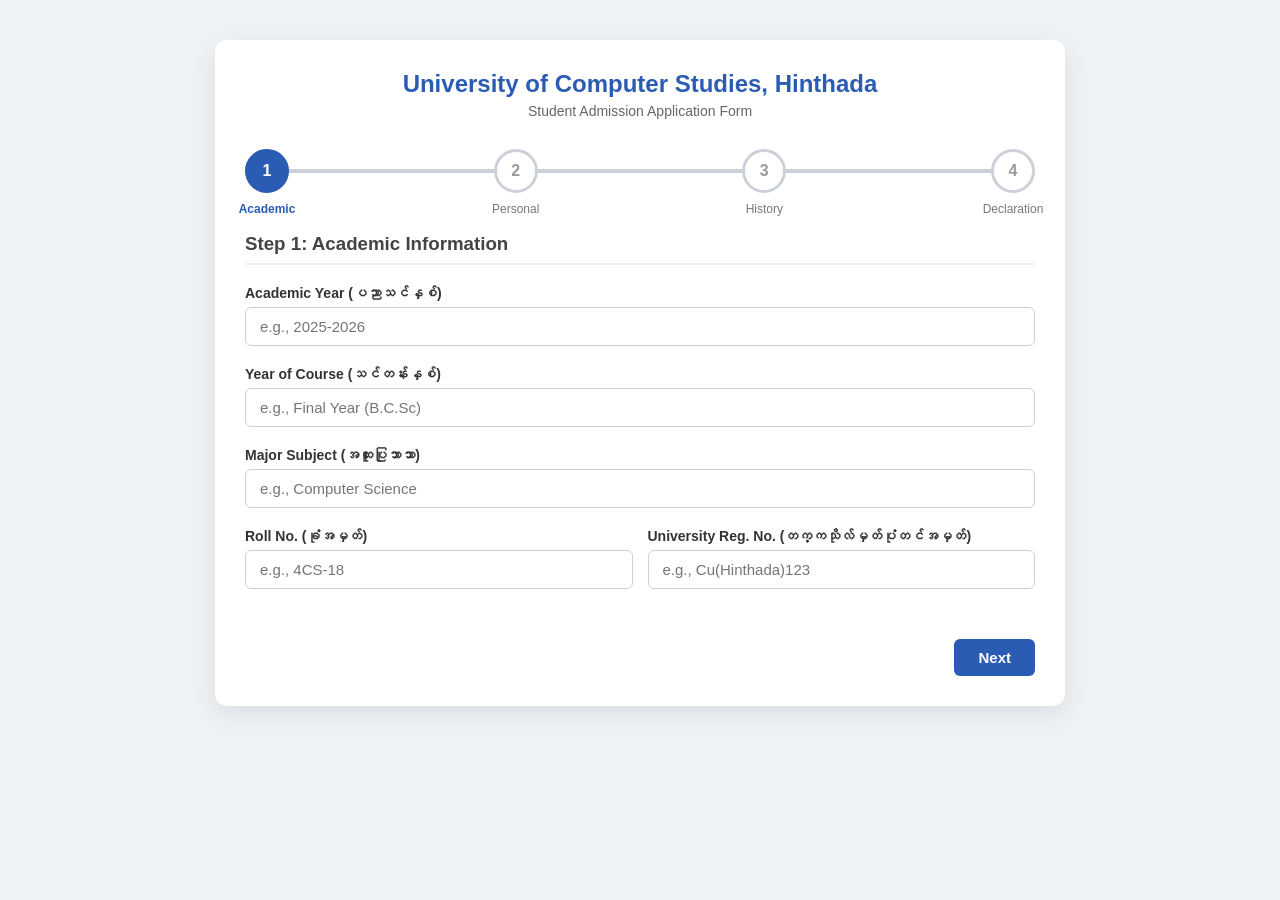
==== index.html @ 9e51b08b "Demo" ====
<!DOCTYPE html>
<html lang="en">
<head>
    <meta charset="UTF-8">
    <meta name="viewport" content="width=device-width, initial-scale=1.0">
    <title>UCSH Student Admission Form</title>
    <link rel="stylesheet" href="style.css">
</head>
<body>

<div class="form-container">
    <h2>University of Computer Studies, Hinthada</h2>
    <p class="subtitle">Student Admission Application Form</p>

    <div class="progress-bar">
        <div class="step active" id="step1-indicator">1<span>Academic</span></div>
        <div class="step" id="step2-indicator">2<span>Personal</span></div>
        <div class="step" id="step3-indicator">3<span>History</span></div>
        <div class="step" id="step4-indicator">4<span>Declaration</span></div>
    </div>

    <form id="multiStepForm">
        
        <div class="form-step active" id="step-1">
            <h3>Step 1: Academic Information</h3>
            <div class="form-group">
                <label for="academicYear">Academic Year (ပညာသင်နှစ်)</label>
                <input type="text" id="academicYear" placeholder="e.g., 2025-2026" required>
            </div>
            <div class="form-group">
                <label for="courseYear">Year of Course (သင်တန်းနှစ်)</label>
                <input type="text" id="courseYear" placeholder="e.g., Final Year (B.C.Sc)" required>
            </div>
            <div class="form-group">
                <label for="major">Major Subject (အထူးပြုဘာသာ)</label>
                <input type="text" id="major" placeholder="e.g., Computer Science" required>
            </div>
            <div class="form-group-row">
                <div class="form-group">
                    <label for="rollNo">Roll No. (ခုံအမှတ်)</label>
                    <input type="text" id="rollNo" placeholder="e.g., 4CS-18" required>
                </div>
                <div class="form-group">
                    <label for="regNo">University Reg. No. (တက္ကသိုလ်မှတ်ပုံတင်အမှတ်)</label>
                    <input type="text" id="regNo" placeholder="e.g., Cu(Hinthada)123">
                </div>
            </div>
            <div class="btn-group">
                <button type="button" class="btn btn-next" onclick="nextStep(1)">Next</button>
            </div>
        </div>

        <div class="form-step" id="step-2">
            <h3>Step 2: Personal & Family Details</h3>
            
            <div class="table-container">
                <table>
                    <thead>
                        <tr>
                            <th>Field</th>
                            <th>Student (ကျောင်းသား/သူ)</th>
                            <th>Father (အဖ)</th>
                            <th>Mother (အမိ)</th>
                        </tr>
                    </thead>
                    <tbody>
                        <tr>
                            <td><strong>Name (အမည်)</strong></td>
                            <td><input type="text" placeholder="Student Name" required></td>
                            <td><input type="text" placeholder="Father Name" required></td>
                            <td><input type="text" placeholder="Mother Name" required></td>
                        </tr>
                        <tr>
                            <td><strong>Race/Religion</strong></td>
                            <td><input type="text" placeholder="Bamar / Buddhist"></td>
                            <td><input type="text" placeholder="Bamar / Buddhist"></td>
                            <td><input type="text" placeholder="Bamar / Buddhist"></td>
                        </tr>
                        <tr>
                            <td><strong>NRC Number</strong></td>
                            <td><input type="text" placeholder="14/HATHA(N)..." required></td>
                            <td><input type="text" placeholder="14/HATHA(N)..."></td>
                            <td><input type="text" placeholder="14/HATHA(N)..."></td>
                        </tr>
                        <tr>
                            <td><strong>Birth Place / Town</strong></td>
                            <td><input type="text" placeholder="Hinthada"></td>
                            <td><input type="text" placeholder="Hinthada"></td>
                            <td><input type="text" placeholder="Hinthada"></td>
                        </tr>
                    </tbody>
                </table>
            </div>

            <div class="form-group margin-top">
                <label for="dob">Date of Birth (မွေးသက္ကရာဇ်)</label>
                <input type="date" id="dob" required>
            </div>
            <div class="form-group">
                <label for="email">Email Address</label>
                <input type="email" id="email" placeholder="example@gmail.com" required>
            </div>
            <div class="form-group">
                <label for="address">Permanent Address (အမြဲတမ်းနေရပ်လိပ်စာ)</label>
                <textarea id="address" rows="3" placeholder="Enter full address..." required></textarea>
            </div>

            <div class="btn-group">
                <button type="button" class="btn btn-prev" onclick="prevStep(2)">Previous</button>
                <button type="button" class="btn btn-next" onclick="nextStep(2)">Next</button>
            </div>
        </div>

        <div class="form-step" id="step-3">
            <h3>Step 3: Passed Examinations (ဖြေဆိုခဲ့သည့်စာမေးပွဲများ)</h3>
            <p class="help-text">Fill out information for previous years passed at the University.</p>
            
            <div class="table-container">
                <table>
                    <thead>
                        <tr>
                            <th>Year Layer</th>
                            <th>Main Subject</th>
                            <th>Roll Number</th>
                            <th>Passed Year</th>
                            <th>Result</th>
                        </tr>
                    </thead>
                    <tbody>
                        <tr>
                            <td>First Year (ပထမနှစ်)</td>
                            <td><input type="text" placeholder="CST"></td>
                            <td><input type="text" placeholder="1CST-15"></td>
                            <td><input type="number" placeholder="2022"></td>
                            <td><input type="text" placeholder="Passed"></td>
                        </tr>
                        <tr>
                            <td>Second Year (ဒုတိယနှစ်)</td>
                            <td><input type="text" placeholder="CS"></td>
                            <td><input type="text" placeholder="2CS-15"></td>
                            <td><input type="number" placeholder="2023"></td>
                            <td><input type="text" placeholder="Passed"></td>
                        </tr>
                        <tr>
                            <td>Third Year (တတိယနှစ်)</td>
                            <td><input type="text" placeholder="CS"></td>
                            <td><input type="text" placeholder="3CS-27"></td>
                            <td><input type="number" placeholder="2024"></td>
                            <td><input type="text" placeholder="Passed"></td>
                        </tr>
                    </tbody>
                </table>
            </div>

            <div class="btn-group margin-top">
                <button type="button" class="btn btn-prev" onclick="prevStep(3)">Previous</button>
                <button type="button" class="btn btn-next" onclick="nextStep(3)">Next</button>
            </div>
        </div>

        <div class="form-step" id="step-4">
            <h3>Step 4: Terms, Rules & Acknowledgement</h3>
            
            <div class="rules-box">
                <h4>Rules and Regulations Agreement:</h4>
                <ul>
                    <li>The B.C.Sc. / B.C.Tech degree course spans 5 continuous years.</li>
                    <li>Students must maintain minimum class attendance as outlined by the department.</li>
                    <li>Any form of academic misconduct or cheating during exams will result in immediate expulsion.</li>
                    <li>Students must strictly abide by university rules, laws, and ethical standards.</li>
                </ul>
            </div>

            <div class="form-group checkbox-group">
                <input type="checkbox" id="agreeTerms" required>
                <label for="agreeTerms">I hereby certify that all the configuration data written above is correct and true to my knowledge.</label>
            </div>

            <div class="btn-group">
                <button type="button" class="btn btn-prev" onclick="prevStep(4)">Previous</button>
                <button type="submit" class="btn btn-submit">Submit Form</button>
            </div>
        </div>

    </form>
</div>

<script src="script.js"></script>
</body>
</html>
---- style.css ----
:root {
    --primary-color: #2b5cb3;
    --secondary-color: #f4f7f6;
    --border-color: #ccd1d9;
    --text-color: #333;
    --success-color: #2ecc71;
}

* {
    box-sizing: border-box;
    margin: 0;
    padding: 0;
    font-family: 'Segoe UI', Tahoma, Geneva, Verdana, sans-serif;
}

body {
    background-color: #eef2f5;
    color: var(--text-color);
    padding: 40px 20px;
    display: flex;
    justify-content: center;
}

.form-container {
    background: #ffffff;
    max-width: 850px;
    width: 100%;
    padding: 30px;
    border-radius: 12px;
    box-shadow: 0 8px 24px rgba(0,0,0,0.08);
}

h2 {
    text-align: center;
    color: var(--primary-color);
    margin-bottom: 5px;
}

.subtitle {
    text-align: center;
    font-size: 14px;
    color: #666;
    margin-bottom: 30px;
}

/* Step Bar Progress Tracker */
.progress-bar {
    display: flex;
    justify-content: space-between;
    margin-bottom: 40px;
    position: relative;
}

.progress-bar::before {
    content: '';
    position: absolute;
    top: 20px;
    left: 0;
    height: 4px;
    width: 100%;
    background-color: var(--border-color);
    z-index: 1;
}

.step {
    position: relative;
    z-index: 2;
    background: #fff;
    border: 3px solid var(--border-color);
    color: #999;
    width: 44px;
    height: 44px;
    border-radius: 50%;
    display: flex;
    align-items: center;
    justify-content: center;
    font-weight: bold;
    transition: all 0.3s ease;
}

.step span {
    position: absolute;
    top: 50px;
    font-size: 12px;
    white-space: nowrap;
    color: #777;
    font-weight: 500;
}

.step.active {
    border-color: var(--primary-color);
    background: var(--primary-color);
    color: #fff;
}

.step.active span {
    color: var(--primary-color);
    font-weight: bold;
}

/* Visibility Control for Wizard */
.form-step {
    display: none;
}

.form-step.active {
    display: block;
    animation: fadeIn 0.4s ease-in-out;
}

h3 {
    margin-bottom: 20px;
    padding-bottom: 8px;
    border-bottom: 2px solid #f0f0f0;
    color: #444;
}

/* Layout Elements */
.form-group {
    margin-bottom: 20px;
    display: flex;
    flex-direction: column;
}

.form-group-row {
    display: grid;
    grid-template-columns: 1fr 1fr;
    gap: 15px;
}

label {
    margin-bottom: 6px;
    font-size: 14px;
    font-weight: 600;
}

input[type="text"],
input[type="email"],
input[type="number"],
input[type="date"],
textarea {
    width: 100%;
    padding: 10px 14px;
    border: 1px solid var(--border-color);
    border-radius: 6px;
    outline: none;
    font-size: 15px;
    transition: border-color 0.2s;
}

input:focus, textarea:focus {
    border-color: var(--primary-color);
}

/* Grid Matrix Tables for Personal Info and History */
.table-container {
    overflow-x: auto;
    margin-top: 15px;
}

table {
    width: 100%;
    border-collapse: collapse;
    margin-bottom: 10px;
}

table th, table td {
    border: 1px solid var(--border-color);
    padding: 10px;
    text-align: left;
    font-size: 14px;
}

table th {
    background-color: #f8fafc;
    color: #444;
}

table input {
    border: none;
    outline: none;
    width: 100%;
    padding: 4px;
    font-size: 14px;
}

table input:focus {
    background: #f0f4f8;
}

/* Button mechanics */
.btn-group {
    display: flex;
    justify-content: flex-end;
    gap: 10px;
    margin-top: 30px;
}

.btn {
    padding: 10px 24px;
    border: none;
    border-radius: 6px;
    cursor: pointer;
    font-weight: 600;
    font-size: 15px;
    transition: background 0.2s;
}

.btn-next { background: var(--primary-color); color: white; }
.btn-next:hover { background: #1e448a; }
.btn-prev { background: #e2e8f0; color: #4a5568; }
.btn-prev:hover { background: #cbd5e1; }
.btn-submit { background: var(--success-color); color: white; }
.btn-submit:hover { background: #27ae60; }

.rules-box {
    background: #fffaf0;
    border-left: 4px solid #dd6b20;
    padding: 15px;
    border-radius: 4px;
    margin-bottom: 20px;
}

.rules-box h4 { margin-bottom: 10px; color: #dd6b20; }
.rules-box ul { margin-left: 20px; font-size: 14px; line-height: 1.6; }

.checkbox-group {
    flex-direction: row;
    align-items: flex-start;
    gap: 10px;
    margin-top: 20px;
}

.checkbox-group input { margin-top: 4px; }

.margin-top { margin-top: 20px; }

@keyframes fadeIn {
    from { opacity: 0; transform: translateY(10px); }
    to { opacity: 1; transform: translateY(0); }
}
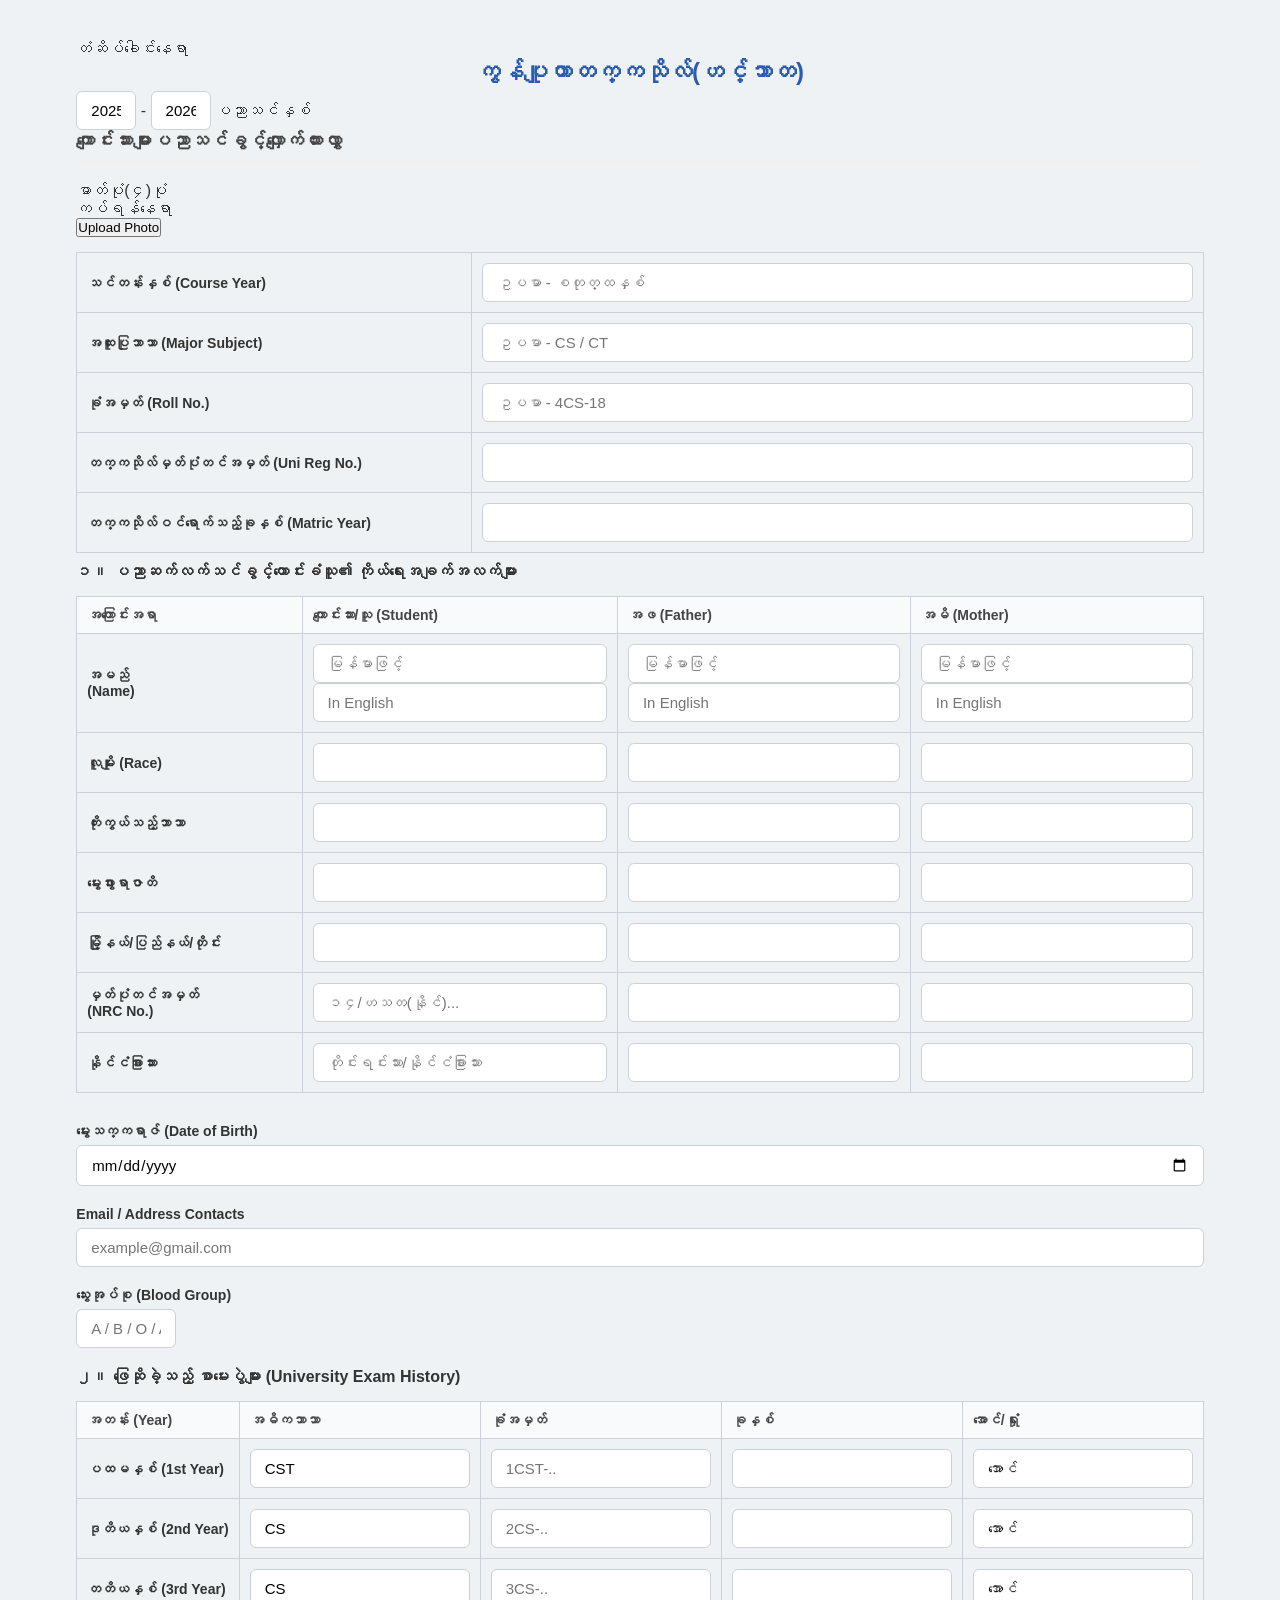
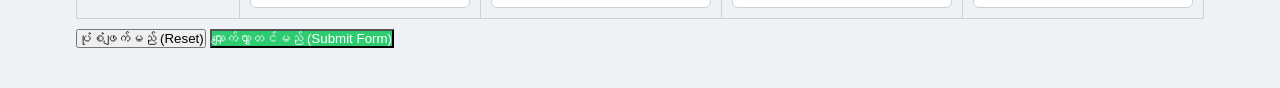
==== commit 37c3540e: "Update May 20" ====
--- a/index.html
+++ b/index.html
@@ -1,187 +1,191 @@
 <!DOCTYPE html>
-<html lang="en">
+<html lang="my">
 <head>
     <meta charset="UTF-8">
     <meta name="viewport" content="width=device-width, initial-scale=1.0">
-    <title>UCSH Student Admission Form</title>
+    <title>ကျောင်းသားများပညာသင်ခွင့်လျှောက်ထားလွှာ</title>
     <link rel="stylesheet" href="style.css">
 </head>
 <body>
 
-<div class="form-container">
-    <h2>University of Computer Studies, Hinthada</h2>
-    <p class="subtitle">Student Admission Application Form</p>
-
-    <div class="progress-bar">
-        <div class="step active" id="step1-indicator">1<span>Academic</span></div>
-        <div class="step" id="step2-indicator">2<span>Personal</span></div>
-        <div class="step" id="step3-indicator">3<span>History</span></div>
-        <div class="step" id="step4-indicator">4<span>Declaration</span></div>
+<div class="form-paper">
+    
+    <div class="header-section">
+        <div class="stamp-area">
+            <div class="stamp-circle">တံဆိပ်ခေါင်းနေရာ</div>
+        </div>
+        <div class="title-area">
+            <h2>ကွန်ပျူတာတက္ကသိုလ်(ဟင်္သာတ)</h2>
+            <div class="year-line">
+                <input type="text" value="2025" class="inline-input center" style="width: 60px;"> - 
+                <input type="text" value="2026" class="inline-input center" style="width: 60px;"> ပညာသင်နှစ်
+            </div>
+            <h3>ကျောင်းသားများပညာသင်ခွင့်လျှောက်ထားလွှာ</h3>
+        </div>
+        
+        <div class="photo-upload-container">
+            <div class="photo-preview" id="photoPreview">
+                <span>ဓာတ်ပုံ(၄)ပုံ<br>ကပ်ရန်နေရာ</span>
+            </div>
+            <input type="file" id="photoInput" accept="image/*" style="display: none;">
+            <button type="button" class="photo-btn" onclick="document.getElementById('photoInput').click()">Upload Photo</button>
+        </div>
     </div>
 
-    <form id="multiStepForm">
+    <form id="admissionForm">
         
-        <div class="form-step active" id="step-1">
-            <h3>Step 1: Academic Information</h3>
+        <div class="table-container">
+            <table class="form-table text-left">
+                <tr>
+                    <td style="width: 35%;"><strong>သင်တန်းနှစ် (Course Year)</strong></td>
+                    <td><input type="text" placeholder="ဥပမာ - စတုတ္ထနှစ်"></td>
+                </tr>
+                <tr>
+                    <td><strong>အထူးပြုဘာသာ (Major Subject)</strong></td>
+                    <td><input type="text" placeholder="ဥပမာ - CS / CT"></td>
+                </tr>
+                <tr>
+                    <td><strong>ခုံအမှတ် (Roll No.)</strong></td>
+                    <td><input type="text" placeholder="ဥပမာ - 4CS-18"></td>
+                </tr>
+                <tr>
+                    <td><strong>တက္ကသိုလ်မှတ်ပုံတင်အမှတ် (Uni Reg No.)</strong></td>
+                    <td><input type="text" placeholder=""></td>
+                </tr>
+                <tr>
+                    <td><strong>တက္ကသိုလ်ဝင်ရောက်သည့်ခုနှစ် (Matric Year)</strong></td>
+                    <td><input type="text" placeholder=""></td>
+                </tr>
+            </table>
+        </div>
+
+        <h4 class="section-title">၁။ ပညာဆက်လက်သင်ခွင့်တောင်းခံသူ၏ ကိုယ်ရေးအချက်အလက်များ</h4>
+        <div class="table-container">
+            <table class="form-table matrix-table">
+                <thead>
+                    <tr>
+                        <th style="width: 20%;">အကြောင်းအရာ</th>
+                        <th style="width: 28%;">ကျောင်းသား/သူ (Student)</th>
+                        <th style="width: 26%;">အဖ (Father)</th>
+                        <th style="width: 26%;">အမိ (Mother)</th>
+                    </tr>
+                </thead>
+                <tbody>
+                    <tr>
+                        <td><strong>အမည်<br><span class="en-sub">(Name)</span></strong></td>
+                        <td>
+                            <input type="text" placeholder="မြန်မာဖြင့်"><br>
+                            <input type="text" placeholder="In English">
+                        </td>
+                        <td>
+                            <input type="text" placeholder="မြန်မာဖြင့်"><br>
+                            <input type="text" placeholder="In English">
+                        </td>
+                        <td>
+                            <input type="text" placeholder="မြန်မာဖြင့်"><br>
+                            <input type="text" placeholder="In English">
+                        </td>
+                    </tr>
+                    <tr>
+                        <td><strong>လူမျိုး (Race)</strong></td>
+                        <td><input type="text"></td>
+                        <td><input type="text"></td>
+                        <td><input type="text"></td>
+                    </tr>
+                    <tr>
+                        <td><strong>ကိုးကွယ်သည့်ဘာသာ</strong></td>
+                        <td><input type="text"></td>
+                        <td><input type="text"></td>
+                        <td><input type="text"></td>
+                    </tr>
+                    <tr>
+                        <td><strong>မွေးဖွားရာဇာတိ</strong></td>
+                        <td><input type="text"></td>
+                        <td><input type="text"></td>
+                        <td><input type="text"></td>
+                    </tr>
+                    <tr>
+                        <td><strong>မြို့နယ်/ပြည်နယ်/တိုင်း</strong></td>
+                        <td><input type="text"></td>
+                        <td><input type="text"></td>
+                        <td><input type="text"></td>
+                    </tr>
+                    <tr>
+                        <td><strong>မှတ်ပုံတင်အမှတ်<br><span class="en-sub">(NRC No.)</span></strong></td>
+                        <td><input type="text" placeholder="၁၄/ဟသတ(နိုင်)..."></td>
+                        <td><input type="text"></td>
+                        <td><input type="text"></td>
+                    </tr>
+                    <tr>
+                        <td><strong>နိုင်ငံခြားသား</strong></td>
+                        <td><input type="text" placeholder="တိုင်းရင်းသား/နိုင်ငံခြားသား"></td>
+                        <td><input type="text"></td>
+                        <td><input type="text"></td>
+                    </tr>
+                </tbody>
+            </table>
+        </div>
+
+        <div class="grid-row margin-top">
             <div class="form-group">
-                <label for="academicYear">Academic Year (ပညာသင်နှစ်)</label>
-                <input type="text" id="academicYear" placeholder="e.g., 2025-2026" required>
+                <label>မွေးသက္ကရာဇ် (Date of Birth)</label>
+                <input type="date">
             </div>
             <div class="form-group">
-                <label for="courseYear">Year of Course (သင်တန်းနှစ်)</label>
-                <input type="text" id="courseYear" placeholder="e.g., Final Year (B.C.Sc)" required>
-            </div>
-            <div class="form-group">
-                <label for="major">Major Subject (အထူးပြုဘာသာ)</label>
-                <input type="text" id="major" placeholder="e.g., Computer Science" required>
-            </div>
-            <div class="form-group-row">
-                <div class="form-group">
-                    <label for="rollNo">Roll No. (ခုံအမှတ်)</label>
-                    <input type="text" id="rollNo" placeholder="e.g., 4CS-18" required>
-                </div>
-                <div class="form-group">
-                    <label for="regNo">University Reg. No. (တက္ကသိုလ်မှတ်ပုံတင်အမှတ်)</label>
-                    <input type="text" id="regNo" placeholder="e.g., Cu(Hinthada)123">
-                </div>
-            </div>
-            <div class="btn-group">
-                <button type="button" class="btn btn-next" onclick="nextStep(1)">Next</button>
+                <label>Email / Address Contacts</label>
+                <input type="email" placeholder="example@gmail.com">
             </div>
         </div>
 
-        <div class="form-step" id="step-2">
-            <h3>Step 2: Personal & Family Details</h3>
-            
-            <div class="table-container">
-                <table>
-                    <thead>
-                        <tr>
-                            <th>Field</th>
-                            <th>Student (ကျောင်းသား/သူ)</th>
-                            <th>Father (အဖ)</th>
-                            <th>Mother (အမိ)</th>
-                        </tr>
-                    </thead>
-                    <tbody>
-                        <tr>
-                            <td><strong>Name (အမည်)</strong></td>
-                            <td><input type="text" placeholder="Student Name" required></td>
-                            <td><input type="text" placeholder="Father Name" required></td>
-                            <td><input type="text" placeholder="Mother Name" required></td>
-                        </tr>
-                        <tr>
-                            <td><strong>Race/Religion</strong></td>
-                            <td><input type="text" placeholder="Bamar / Buddhist"></td>
-                            <td><input type="text" placeholder="Bamar / Buddhist"></td>
-                            <td><input type="text" placeholder="Bamar / Buddhist"></td>
-                        </tr>
-                        <tr>
-                            <td><strong>NRC Number</strong></td>
-                            <td><input type="text" placeholder="14/HATHA(N)..." required></td>
-                            <td><input type="text" placeholder="14/HATHA(N)..."></td>
-                            <td><input type="text" placeholder="14/HATHA(N)..."></td>
-                        </tr>
-                        <tr>
-                            <td><strong>Birth Place / Town</strong></td>
-                            <td><input type="text" placeholder="Hinthada"></td>
-                            <td><input type="text" placeholder="Hinthada"></td>
-                            <td><input type="text" placeholder="Hinthada"></td>
-                        </tr>
-                    </tbody>
-                </table>
-            </div>
-
-            <div class="form-group margin-top">
-                <label for="dob">Date of Birth (မွေးသက္ကရာဇ်)</label>
-                <input type="date" id="dob" required>
-            </div>
+        <div class="grid-row">
             <div class="form-group">
-                <label for="email">Email Address</label>
-                <input type="email" id="email" placeholder="example@gmail.com" required>
-            </div>
-            <div class="form-group">
-                <label for="address">Permanent Address (အမြဲတမ်းနေရပ်လိပ်စာ)</label>
-                <textarea id="address" rows="3" placeholder="Enter full address..." required></textarea>
-            </div>
-
-            <div class="btn-group">
-                <button type="button" class="btn btn-prev" onclick="prevStep(2)">Previous</button>
-                <button type="button" class="btn btn-next" onclick="nextStep(2)">Next</button>
+                <label>သွေးအုပ်စု (Blood Group)</label>
+                <input type="text" style="width: 100px;" placeholder="A / B / O / AB">
             </div>
         </div>
 
-        <div class="form-step" id="step-3">
-            <h3>Step 3: Passed Examinations (ဖြေဆိုခဲ့သည့်စာမေးပွဲများ)</h3>
-            <p class="help-text">Fill out information for previous years passed at the University.</p>
-            
-            <div class="table-container">
-                <table>
-                    <thead>
-                        <tr>
-                            <th>Year Layer</th>
-                            <th>Main Subject</th>
-                            <th>Roll Number</th>
-                            <th>Passed Year</th>
-                            <th>Result</th>
-                        </tr>
-                    </thead>
-                    <tbody>
-                        <tr>
-                            <td>First Year (ပထမနှစ်)</td>
-                            <td><input type="text" placeholder="CST"></td>
-                            <td><input type="text" placeholder="1CST-15"></td>
-                            <td><input type="number" placeholder="2022"></td>
-                            <td><input type="text" placeholder="Passed"></td>
-                        </tr>
-                        <tr>
-                            <td>Second Year (ဒုတိယနှစ်)</td>
-                            <td><input type="text" placeholder="CS"></td>
-                            <td><input type="text" placeholder="2CS-15"></td>
-                            <td><input type="number" placeholder="2023"></td>
-                            <td><input type="text" placeholder="Passed"></td>
-                        </tr>
-                        <tr>
-                            <td>Third Year (တတိယနှစ်)</td>
-                            <td><input type="text" placeholder="CS"></td>
-                            <td><input type="text" placeholder="3CS-27"></td>
-                            <td><input type="number" placeholder="2024"></td>
-                            <td><input type="text" placeholder="Passed"></td>
-                        </tr>
-                    </tbody>
-                </table>
-            </div>
-
-            <div class="btn-group margin-top">
-                <button type="button" class="btn btn-prev" onclick="prevStep(3)">Previous</button>
-                <button type="button" class="btn btn-next" onclick="nextStep(3)">Next</button>
-            </div>
+        <h4 class="section-title">၂။ ဖြေဆိုခဲ့သည့် စာမေးပွဲများ (University Exam History)</h4>
+        <div class="table-container">
+            <table class="form-table history-table">
+                <thead>
+                    <tr>
+                        <th>အတန်း (Year)</th>
+                        <th>အဓိကဘာသာ</th>
+                        <th>ခုံအမှတ်</th>
+                        <th>ခုနှစ်</th>
+                        <th>အောင်/ရှုံး</th>
+                    </tr>
+                </thead>
+                <tbody>
+                    <tr>
+                        <td><strong>ပထမနှစ် (1st Year)</strong></td>
+                        <td><input type="text" value="CST"></td>
+                        <td><input type="text" placeholder="1CST-.."></td>
+                        <td><input type="text"></td>
+                        <td><input type="text" value="အောင်"></td>
+                    </tr>
+                    <tr>
+                        <td><strong>ဒုတိယနှစ် (2nd Year)</strong></td>
+                        <td><input type="text" value="CS"></td>
+                        <td><input type="text" placeholder="2CS-.."></td>
+                        <td><input type="text"></td>
+                        <td><input type="text" value="အောင်"></td>
+                    </tr>
+                    <tr>
+                        <td><strong>တတိယနှစ် (3rd Year)</strong></td>
+                        <td><input type="text" value="CS"></td>
+                        <td><input type="text" placeholder="3CS-.."></td>
+                        <td><input type="text"></td>
+                        <td><input type="text" value="အောင်"></td>
+                    </tr>
+                </tbody>
+            </table>
         </div>
 
-        <div class="form-step" id="step-4">
-            <h3>Step 4: Terms, Rules & Acknowledgement</h3>
-            
-            <div class="rules-box">
-                <h4>Rules and Regulations Agreement:</h4>
-                <ul>
-                    <li>The B.C.Sc. / B.C.Tech degree course spans 5 continuous years.</li>
-                    <li>Students must maintain minimum class attendance as outlined by the department.</li>
-                    <li>Any form of academic misconduct or cheating during exams will result in immediate expulsion.</li>
-                    <li>Students must strictly abide by university rules, laws, and ethical standards.</li>
-                </ul>
-            </div>
-
-            <div class="form-group checkbox-group">
-                <input type="checkbox" id="agreeTerms" required>
-                <label for="agreeTerms">I hereby certify that all the configuration data written above is correct and true to my knowledge.</label>
-            </div>
-
-            <div class="btn-group">
-                <button type="button" class="btn btn-prev" onclick="prevStep(4)">Previous</button>
-                <button type="submit" class="btn btn-submit">Submit Form</button>
-            </div>
+        <div class="action-row">
+            <button type="reset" class="btn-clear">ပုံစံဖျက်မည် (Reset)</button>
+            <button type="submit" class="btn-submit">လျှောက်လွှာတင်မည် (Submit Form)</button>
         </div>
-
     </form>
 </div>
 
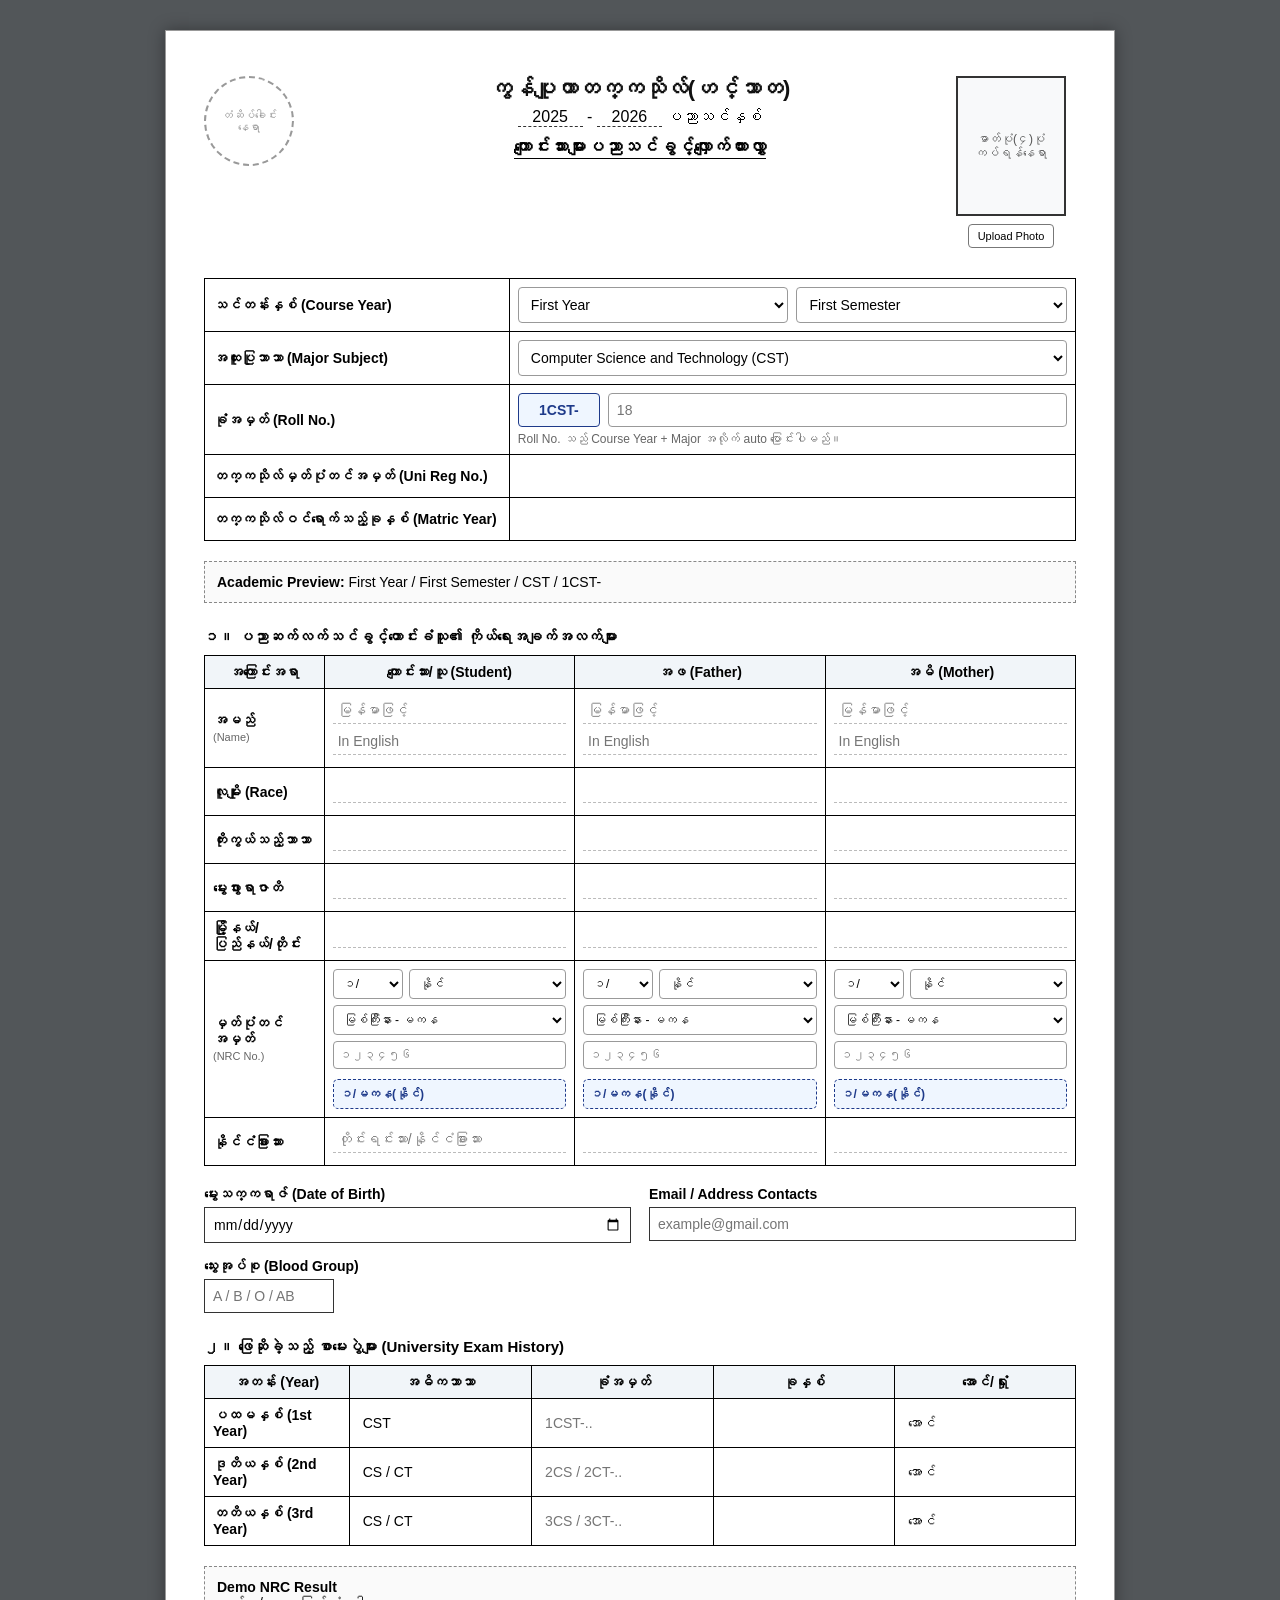
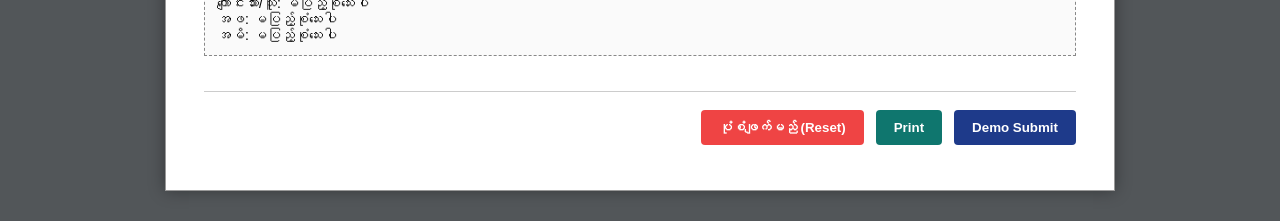
==== commit 330fa62a: "Update May 21" ====
--- a/index.html
+++ b/index.html
@@ -1,194 +1,231 @@
-<!DOCTYPE html>
+<!doctype html>
 <html lang="my">
 <head>
-    <meta charset="UTF-8">
-    <meta name="viewport" content="width=device-width, initial-scale=1.0">
-    <title>ကျောင်းသားများပညာသင်ခွင့်လျှောက်ထားလွှာ</title>
-    <link rel="stylesheet" href="style.css">
+  <meta charset="UTF-8" />
+  <meta name="viewport" content="width=device-width, initial-scale=1.0" />
+  <title>ကျောင်းသားများပညာသင်ခွင့်လျှောက်ထားလွှာ</title>
+  <link rel="stylesheet" href="style.css" />
 </head>
 <body>
-
-<div class="form-paper">
-    
+  <div class="form-paper">
     <div class="header-section">
-        <div class="stamp-area">
-            <div class="stamp-circle">တံဆိပ်ခေါင်းနေရာ</div>
-        </div>
-        <div class="title-area">
-            <h2>ကွန်ပျူတာတက္ကသိုလ်(ဟင်္သာတ)</h2>
-            <div class="year-line">
-                <input type="text" value="2025" class="inline-input center" style="width: 60px;"> - 
-                <input type="text" value="2026" class="inline-input center" style="width: 60px;"> ပညာသင်နှစ်
-            </div>
-            <h3>ကျောင်းသားများပညာသင်ခွင့်လျှောက်ထားလွှာ</h3>
-        </div>
-        
-        <div class="photo-upload-container">
-            <div class="photo-preview" id="photoPreview">
-                <span>ဓာတ်ပုံ(၄)ပုံ<br>ကပ်ရန်နေရာ</span>
-            </div>
-            <input type="file" id="photoInput" accept="image/*" style="display: none;">
-            <button type="button" class="photo-btn" onclick="document.getElementById('photoInput').click()">Upload Photo</button>
-        </div>
+      <div class="stamp-area">
+        <div class="stamp-circle">တံဆိပ်ခေါင်းနေရာ</div>
+      </div>
+
+      <div class="title-area">
+        <h2>ကွန်ပျူတာတက္ကသိုလ်(ဟင်္သာတ)</h2>
+        <div class="year-line">
+          <input type="text" value="2025" class="inline-input center year-input" />
+          -
+          <input type="text" value="2026" class="inline-input center year-input" />
+          ပညာသင်နှစ်
+        </div>
+        <h3>ကျောင်းသားများပညာသင်ခွင့်လျှောက်ထားလွှာ</h3>
+      </div>
+
+      <div class="photo-upload-container">
+        <div class="photo-preview" id="photoPreview">
+          <span>ဓာတ်ပုံ(၄)ပုံ<br />ကပ်ရန်နေရာ</span>
+        </div>
+        <input type="file" id="photoInput" accept="image/*" hidden />
+        <button type="button" class="photo-btn" id="photoBtn">Upload Photo</button>
+      </div>
     </div>
 
     <form id="admissionForm">
-        
-        <div class="table-container">
-            <table class="form-table text-left">
-                <tr>
-                    <td style="width: 35%;"><strong>သင်တန်းနှစ် (Course Year)</strong></td>
-                    <td><input type="text" placeholder="ဥပမာ - စတုတ္ထနှစ်"></td>
-                </tr>
-                <tr>
-                    <td><strong>အထူးပြုဘာသာ (Major Subject)</strong></td>
-                    <td><input type="text" placeholder="ဥပမာ - CS / CT"></td>
-                </tr>
-                <tr>
-                    <td><strong>ခုံအမှတ် (Roll No.)</strong></td>
-                    <td><input type="text" placeholder="ဥပမာ - 4CS-18"></td>
-                </tr>
-                <tr>
-                    <td><strong>တက္ကသိုလ်မှတ်ပုံတင်အမှတ် (Uni Reg No.)</strong></td>
-                    <td><input type="text" placeholder=""></td>
-                </tr>
-                <tr>
-                    <td><strong>တက္ကသိုလ်ဝင်ရောက်သည့်ခုနှစ် (Matric Year)</strong></td>
-                    <td><input type="text" placeholder=""></td>
-                </tr>
-            </table>
-        </div>
-
-        <h4 class="section-title">၁။ ပညာဆက်လက်သင်ခွင့်တောင်းခံသူ၏ ကိုယ်ရေးအချက်အလက်များ</h4>
-        <div class="table-container">
-            <table class="form-table matrix-table">
-                <thead>
-                    <tr>
-                        <th style="width: 20%;">အကြောင်းအရာ</th>
-                        <th style="width: 28%;">ကျောင်းသား/သူ (Student)</th>
-                        <th style="width: 26%;">အဖ (Father)</th>
-                        <th style="width: 26%;">အမိ (Mother)</th>
-                    </tr>
-                </thead>
-                <tbody>
-                    <tr>
-                        <td><strong>အမည်<br><span class="en-sub">(Name)</span></strong></td>
-                        <td>
-                            <input type="text" placeholder="မြန်မာဖြင့်"><br>
-                            <input type="text" placeholder="In English">
-                        </td>
-                        <td>
-                            <input type="text" placeholder="မြန်မာဖြင့်"><br>
-                            <input type="text" placeholder="In English">
-                        </td>
-                        <td>
-                            <input type="text" placeholder="မြန်မာဖြင့်"><br>
-                            <input type="text" placeholder="In English">
-                        </td>
-                    </tr>
-                    <tr>
-                        <td><strong>လူမျိုး (Race)</strong></td>
-                        <td><input type="text"></td>
-                        <td><input type="text"></td>
-                        <td><input type="text"></td>
-                    </tr>
-                    <tr>
-                        <td><strong>ကိုးကွယ်သည့်ဘာသာ</strong></td>
-                        <td><input type="text"></td>
-                        <td><input type="text"></td>
-                        <td><input type="text"></td>
-                    </tr>
-                    <tr>
-                        <td><strong>မွေးဖွားရာဇာတိ</strong></td>
-                        <td><input type="text"></td>
-                        <td><input type="text"></td>
-                        <td><input type="text"></td>
-                    </tr>
-                    <tr>
-                        <td><strong>မြို့နယ်/ပြည်နယ်/တိုင်း</strong></td>
-                        <td><input type="text"></td>
-                        <td><input type="text"></td>
-                        <td><input type="text"></td>
-                    </tr>
-                    <tr>
-                        <td><strong>မှတ်ပုံတင်အမှတ်<br><span class="en-sub">(NRC No.)</span></strong></td>
-                        <td><input type="text" placeholder="၁၄/ဟသတ(နိုင်)..."></td>
-                        <td><input type="text"></td>
-                        <td><input type="text"></td>
-                    </tr>
-                    <tr>
-                        <td><strong>နိုင်ငံခြားသား</strong></td>
-                        <td><input type="text" placeholder="တိုင်းရင်းသား/နိုင်ငံခြားသား"></td>
-                        <td><input type="text"></td>
-                        <td><input type="text"></td>
-                    </tr>
-                </tbody>
-            </table>
-        </div>
-
-        <div class="grid-row margin-top">
-            <div class="form-group">
-                <label>မွေးသက္ကရာဇ် (Date of Birth)</label>
-                <input type="date">
-            </div>
-            <div class="form-group">
-                <label>Email / Address Contacts</label>
-                <input type="email" placeholder="example@gmail.com">
-            </div>
-        </div>
-
-        <div class="grid-row">
-            <div class="form-group">
-                <label>သွေးအုပ်စု (Blood Group)</label>
-                <input type="text" style="width: 100px;" placeholder="A / B / O / AB">
-            </div>
-        </div>
-
-        <h4 class="section-title">၂။ ဖြေဆိုခဲ့သည့် စာမေးပွဲများ (University Exam History)</h4>
-        <div class="table-container">
-            <table class="form-table history-table">
-                <thead>
-                    <tr>
-                        <th>အတန်း (Year)</th>
-                        <th>အဓိကဘာသာ</th>
-                        <th>ခုံအမှတ်</th>
-                        <th>ခုနှစ်</th>
-                        <th>အောင်/ရှုံး</th>
-                    </tr>
-                </thead>
-                <tbody>
-                    <tr>
-                        <td><strong>ပထမနှစ် (1st Year)</strong></td>
-                        <td><input type="text" value="CST"></td>
-                        <td><input type="text" placeholder="1CST-.."></td>
-                        <td><input type="text"></td>
-                        <td><input type="text" value="အောင်"></td>
-                    </tr>
-                    <tr>
-                        <td><strong>ဒုတိယနှစ် (2nd Year)</strong></td>
-                        <td><input type="text" value="CS"></td>
-                        <td><input type="text" placeholder="2CS-.."></td>
-                        <td><input type="text"></td>
-                        <td><input type="text" value="အောင်"></td>
-                    </tr>
-                    <tr>
-                        <td><strong>တတိယနှစ် (3rd Year)</strong></td>
-                        <td><input type="text" value="CS"></td>
-                        <td><input type="text" placeholder="3CS-.."></td>
-                        <td><input type="text"></td>
-                        <td><input type="text" value="အောင်"></td>
-                    </tr>
-                </tbody>
-            </table>
-        </div>
-
-        <div class="action-row">
-            <button type="reset" class="btn-clear">ပုံစံဖျက်မည် (Reset)</button>
-            <button type="submit" class="btn-submit">လျှောက်လွှာတင်မည် (Submit Form)</button>
-        </div>
+      <div class="table-container">
+        <table class="form-table text-left">
+          <tr>
+            <td class="label-col"><strong>သင်တန်းနှစ် (Course Year)</strong></td>
+            <td>
+              <div class="course-grid">
+                <select id="courseYear">
+                  <option value="1">First Year</option>
+                  <option value="2">Second Year</option>
+                  <option value="3">Third Year</option>
+                  <option value="4">Fourth Year</option>
+                  <option value="5">Fifth Year</option>
+                </select>
+
+                <select id="semester">
+                  <option value="First Semester">First Semester</option>
+                  <option value="Second Semester">Second Semester</option>
+                </select>
+              </div>
+            </td>
+          </tr>
+
+          <tr>
+            <td><strong>အထူးပြုဘာသာ (Major Subject)</strong></td>
+            <td>
+              <select id="majorSubject">
+                <option value="CST">Computer Science and Technology (CST)</option>
+                <option value="CS">Computer Science (CS)</option>
+                <option value="CT">Computer Technology (CT)</option>
+              </select>
+            </td>
+          </tr>
+
+          <tr>
+            <td><strong>ခုံအမှတ် (Roll No.)</strong></td>
+            <td>
+              <div class="roll-row">
+                <span id="rollPrefix" class="roll-prefix">1CST-</span>
+                <input id="rollNumber" type="text" maxlength="3" placeholder="18" />
+              </div>
+              <small class="helper-text">Roll No. သည် Course Year + Major အလိုက် auto ပြောင်းပါမည်။</small>
+            </td>
+          </tr>
+
+          <tr>
+            <td><strong>တက္ကသိုလ်မှတ်ပုံတင်အမှတ် (Uni Reg No.)</strong></td>
+            <td><input type="text" /></td>
+          </tr>
+          <tr>
+            <td><strong>တက္ကသိုလ်ဝင်ရောက်သည့်ခုနှစ် (Matric Year)</strong></td>
+            <td><input type="text" /></td>
+          </tr>
+        </table>
+      </div>
+
+      <div class="academic-preview">
+        <strong>Academic Preview:</strong>
+        <span id="academicPreview">First Year / First Semester / CST / 1CST-</span>
+      </div>
+
+      <h4 class="section-title">၁။ ပညာဆက်လက်သင်ခွင့်တောင်းခံသူ၏ ကိုယ်ရေးအချက်အလက်များ</h4>
+
+      <div class="table-container">
+        <table class="form-table matrix-table">
+          <thead>
+            <tr>
+              <th>အကြောင်းအရာ</th>
+              <th>ကျောင်းသား/သူ (Student)</th>
+              <th>အဖ (Father)</th>
+              <th>အမိ (Mother)</th>
+            </tr>
+          </thead>
+          <tbody>
+            <tr>
+              <td><strong>အမည်<br /><span class="en-sub">(Name)</span></strong></td>
+              <td><input type="text" placeholder="မြန်မာဖြင့်" /><input type="text" placeholder="In English" /></td>
+              <td><input type="text" placeholder="မြန်မာဖြင့်" /><input type="text" placeholder="In English" /></td>
+              <td><input type="text" placeholder="မြန်မာဖြင့်" /><input type="text" placeholder="In English" /></td>
+            </tr>
+            <tr>
+              <td><strong>လူမျိုး (Race)</strong></td>
+              <td><input type="text" /></td>
+              <td><input type="text" /></td>
+              <td><input type="text" /></td>
+            </tr>
+            <tr>
+              <td><strong>ကိုးကွယ်သည့်ဘာသာ</strong></td>
+              <td><input type="text" /></td>
+              <td><input type="text" /></td>
+              <td><input type="text" /></td>
+            </tr>
+            <tr>
+              <td><strong>မွေးဖွားရာဇာတိ</strong></td>
+              <td><input type="text" /></td>
+              <td><input type="text" /></td>
+              <td><input type="text" /></td>
+            </tr>
+            <tr>
+              <td><strong>မြို့နယ်/ပြည်နယ်/တိုင်း</strong></td>
+              <td><input type="text" /></td>
+              <td><input type="text" /></td>
+              <td><input type="text" /></td>
+            </tr>
+            <tr>
+              <td><strong>မှတ်ပုံတင်အမှတ်<br /><span class="en-sub">(NRC No.)</span></strong></td>
+              <td><div class="nrc-box" data-nrc="student"></div></td>
+              <td><div class="nrc-box" data-nrc="father"></div></td>
+              <td><div class="nrc-box" data-nrc="mother"></div></td>
+            </tr>
+            <tr>
+              <td><strong>နိုင်ငံခြားသား</strong></td>
+              <td><input type="text" placeholder="တိုင်းရင်းသား/နိုင်ငံခြားသား" /></td>
+              <td><input type="text" /></td>
+              <td><input type="text" /></td>
+            </tr>
+          </tbody>
+        </table>
+      </div>
+
+      <div class="grid-row margin-top">
+        <div class="form-group">
+          <label>မွေးသက္ကရာဇ် (Date of Birth)</label>
+          <input type="date" />
+        </div>
+        <div class="form-group">
+          <label>Email / Address Contacts</label>
+          <input type="email" placeholder="example@gmail.com" />
+        </div>
+      </div>
+
+      <div class="grid-row">
+        <div class="form-group">
+          <label>သွေးအုပ်စု (Blood Group)</label>
+          <input type="text" class="small-input" placeholder="A / B / O / AB" />
+        </div>
+      </div>
+
+      <h4 class="section-title">၂။ ဖြေဆိုခဲ့သည့် စာမေးပွဲများ (University Exam History)</h4>
+
+      <div class="table-container">
+        <table class="form-table history-table">
+          <thead>
+            <tr>
+              <th>အတန်း (Year)</th>
+              <th>အဓိကဘာသာ</th>
+              <th>ခုံအမှတ်</th>
+              <th>ခုနှစ်</th>
+              <th>အောင်/ရှုံး</th>
+            </tr>
+          </thead>
+          <tbody>
+            <tr>
+              <td><strong>ပထမနှစ် (1st Year)</strong></td>
+              <td><input type="text" value="CST" /></td>
+              <td><input type="text" placeholder="1CST-.." /></td>
+              <td><input type="text" /></td>
+              <td><input type="text" value="အောင်" /></td>
+            </tr>
+            <tr>
+              <td><strong>ဒုတိယနှစ် (2nd Year)</strong></td>
+              <td><input type="text" value="CS / CT" /></td>
+              <td><input type="text" placeholder="2CS / 2CT-.." /></td>
+              <td><input type="text" /></td>
+              <td><input type="text" value="အောင်" /></td>
+            </tr>
+            <tr>
+              <td><strong>တတိယနှစ် (3rd Year)</strong></td>
+              <td><input type="text" value="CS / CT" /></td>
+              <td><input type="text" placeholder="3CS / 3CT-.." /></td>
+              <td><input type="text" /></td>
+              <td><input type="text" value="အောင်" /></td>
+            </tr>
+          </tbody>
+        </table>
+      </div>
+
+      <div class="demo-preview-card">
+        <strong>Demo NRC Result</strong>
+        <p id="allNrcResult">NRC data will show here.</p>
+      </div>
+
+      <div class="action-row">
+        <button type="reset" class="btn-clear">ပုံစံဖျက်မည် (Reset)</button>
+        <button type="button" class="btn-print" onclick="window.print()">Print</button>
+        <button type="submit" class="btn-submit">Demo Submit</button>
+      </div>
     </form>
-</div>
-
-<script src="script.js"></script>
+  </div>
+
+  <script src="nrc.js"></script>
+  <script src="academic.js"></script>
+  <script src="photo.js"></script>
+  <script src="script.js"></script>
 </body>
-</html>+</html>
--- a/style.css
+++ b/style.css
@@ -1,241 +1,386 @@
-:root {
-    --primary-color: #2b5cb3;
-    --secondary-color: #f4f7f6;
-    --border-color: #ccd1d9;
-    --text-color: #333;
-    --success-color: #2ecc71;
-}
-
 * {
-    box-sizing: border-box;
-    margin: 0;
+  box-sizing: border-box;
+  margin: 0;
+  padding: 0;
+  font-family: "Segoe UI", Pyidaungsu, "Noto Sans Myanmar", sans-serif;
+}
+
+body {
+  background-color: #525659;
+  padding: 30px 10px;
+  display: flex;
+  justify-content: center;
+}
+
+.form-paper {
+  background: #fff;
+  max-width: 950px;
+  width: 100%;
+  padding: 45px 38px;
+  box-shadow: 0 0 15px rgba(0, 0, 0, 0.35);
+  border: 1px solid #999;
+}
+
+.header-section {
+  display: flex;
+  justify-content: space-between;
+  align-items: flex-start;
+  gap: 15px;
+  margin-bottom: 30px;
+}
+
+.stamp-area {
+  width: 130px;
+}
+
+.stamp-circle {
+  width: 90px;
+  height: 90px;
+  border: 2px dashed #999;
+  border-radius: 50%;
+  font-size: 11px;
+  color: #888;
+  display: flex;
+  align-items: center;
+  justify-content: center;
+  text-align: center;
+  padding: 8px;
+}
+
+.title-area {
+  text-align: center;
+  flex: 1;
+}
+
+.title-area h2 {
+  font-size: 22px;
+  color: #111;
+  margin-bottom: 6px;
+}
+
+.title-area h3 {
+  font-size: 18px;
+  margin-top: 10px;
+  text-decoration: underline;
+  text-underline-offset: 5px;
+}
+
+.year-input {
+  width: 65px;
+}
+
+.photo-upload-container {
+  width: 130px;
+  display: flex;
+  flex-direction: column;
+  align-items: center;
+  gap: 8px;
+}
+
+.photo-preview {
+  width: 110px;
+  height: 140px;
+  border: 2px solid #333;
+  background: #f8f9fa;
+  display: flex;
+  align-items: center;
+  justify-content: center;
+  text-align: center;
+  font-size: 12px;
+  color: #555;
+  overflow: hidden;
+}
+
+.photo-preview img {
+  width: 100%;
+  height: 100%;
+  object-fit: cover;
+}
+
+.photo-btn {
+  padding: 5px 9px;
+  font-size: 11px;
+  cursor: pointer;
+  background: #fff;
+  border: 1px solid #777;
+  border-radius: 4px;
+}
+
+.table-container {
+  margin-bottom: 20px;
+  overflow-x: auto;
+}
+
+.form-table {
+  width: 100%;
+  border-collapse: collapse;
+}
+
+.form-table th,
+.form-table td {
+  border: 1px solid #000;
+  padding: 8px;
+  vertical-align: middle;
+  font-size: 14px;
+}
+
+.form-table th {
+  background-color: #f1f5f9;
+  text-align: center;
+}
+
+.label-col {
+  width: 35%;
+}
+
+.form-table input[type="text"],
+.form-table input[type="email"],
+.form-table input[type="date"],
+.form-table select {
+  width: 100%;
+  border: none;
+  outline: none;
+  padding: 5px;
+  font-size: 14px;
+  background: transparent;
+}
+
+.form-table input:focus,
+.form-table select:focus {
+  background-color: #f0f7ff;
+}
+
+.matrix-table input[type="text"] {
+  margin-bottom: 4px;
+  border-bottom: 1px dashed #bbb;
+}
+
+.inline-input {
+  border: none;
+  border-bottom: 1px dashed #333;
+  outline: none;
+  font-size: 16px;
+}
+
+.center {
+  text-align: center;
+}
+
+.section-title {
+  margin: 25px 0 10px;
+  font-size: 15px;
+  font-weight: bold;
+}
+
+.en-sub {
+  font-size: 11px;
+  color: #666;
+  font-weight: normal;
+}
+
+.course-grid {
+  display: grid;
+  grid-template-columns: 1fr 1fr;
+  gap: 8px;
+}
+
+.course-grid select,
+#majorSubject,
+.roll-row input {
+  border: 1px solid #999 !important;
+  background: white !important;
+  border-radius: 4px;
+  padding: 8px !important;
+}
+
+.roll-row {
+  display: flex;
+  align-items: center;
+  gap: 8px;
+}
+
+.roll-prefix {
+  min-width: 82px;
+  padding: 8px;
+  border: 1px solid #1e3a8a;
+  border-radius: 4px;
+  background: #eff6ff;
+  color: #1e3a8a;
+  font-weight: bold;
+  text-align: center;
+}
+
+.helper-text {
+  display: block;
+  margin-top: 5px;
+  color: #666;
+  font-size: 12px;
+}
+
+.academic-preview,
+.demo-preview-card {
+  margin-top: 12px;
+  padding: 12px;
+  border: 1px dashed #888;
+  background: #fafafa;
+  font-size: 14px;
+}
+
+.grid-row {
+  display: grid;
+  grid-template-columns: 1fr 1fr;
+  gap: 18px;
+  margin-bottom: 15px;
+}
+
+.form-group {
+  display: flex;
+  flex-direction: column;
+  gap: 5px;
+}
+
+.form-group label {
+  font-size: 14px;
+  font-weight: bold;
+}
+
+.form-group input {
+  padding: 8px;
+  border: 1px solid #333;
+  font-size: 14px;
+  outline: none;
+}
+
+.small-input {
+  max-width: 130px;
+}
+
+.nrc-box {
+  display: grid;
+  grid-template-columns: 70px 1fr;
+  gap: 6px;
+}
+
+.nrc-box select,
+.nrc-box input {
+  border: 1px solid #999 !important;
+  background: #fff !important;
+  border-radius: 4px;
+  padding: 6px !important;
+  font-size: 12px !important;
+}
+
+.nrc-box .nrc-township,
+.nrc-box .nrc-number,
+.nrc-box .nrc-preview,
+.nrc-box .nrc-error {
+  grid-column: 1 / -1;
+}
+
+.nrc-preview {
+  padding: 7px;
+  border: 1px dashed #1e3a8a;
+  border-radius: 5px;
+  background: #eff6ff;
+  color: #1e3a8a;
+  font-size: 12px;
+  font-weight: bold;
+  word-break: break-all;
+}
+
+.nrc-error {
+  display: none;
+  color: #dc2626;
+  font-size: 11px;
+}
+
+.nrc-error.show {
+  display: block;
+}
+
+.action-row {
+  margin-top: 35px;
+  display: flex;
+  justify-content: flex-end;
+  gap: 12px;
+  border-top: 1px solid #ccc;
+  padding-top: 18px;
+}
+
+.btn-submit,
+.btn-clear,
+.btn-print {
+  color: white;
+  padding: 10px 18px;
+  border: none;
+  font-weight: bold;
+  cursor: pointer;
+  border-radius: 4px;
+}
+
+.btn-submit { background: #1e3a8a; }
+.btn-clear { background: #ef4444; }
+.btn-print { background: #0f766e; }
+
+@media (max-width: 700px) {
+  body {
     padding: 0;
-    font-family: 'Segoe UI', Tahoma, Geneva, Verdana, sans-serif;
-}
-
-body {
-    background-color: #eef2f5;
-    color: var(--text-color);
-    padding: 40px 20px;
-    display: flex;
-    justify-content: center;
-}
-
-.form-container {
-    background: #ffffff;
-    max-width: 850px;
+  }
+
+  .form-paper {
+    padding: 22px 14px;
+  }
+
+  .header-section {
+    flex-direction: column;
+    align-items: center;
+  }
+
+  .stamp-area {
+    display: none;
+  }
+
+  .course-grid,
+  .grid-row {
+    grid-template-columns: 1fr;
+  }
+
+  .action-row {
+    flex-direction: column;
+  }
+
+  .btn-submit,
+  .btn-clear,
+  .btn-print {
     width: 100%;
-    padding: 30px;
-    border-radius: 12px;
-    box-shadow: 0 8px 24px rgba(0,0,0,0.08);
-}
-
-h2 {
-    text-align: center;
-    color: var(--primary-color);
-    margin-bottom: 5px;
-}
-
-.subtitle {
-    text-align: center;
-    font-size: 14px;
-    color: #666;
-    margin-bottom: 30px;
-}
-
-/* Step Bar Progress Tracker */
-.progress-bar {
-    display: flex;
-    justify-content: space-between;
-    margin-bottom: 40px;
-    position: relative;
-}
-
-.progress-bar::before {
-    content: '';
-    position: absolute;
-    top: 20px;
-    left: 0;
-    height: 4px;
-    width: 100%;
-    background-color: var(--border-color);
-    z-index: 1;
-}
-
-.step {
-    position: relative;
-    z-index: 2;
-    background: #fff;
-    border: 3px solid var(--border-color);
-    color: #999;
-    width: 44px;
-    height: 44px;
-    border-radius: 50%;
-    display: flex;
-    align-items: center;
-    justify-content: center;
-    font-weight: bold;
-    transition: all 0.3s ease;
-}
-
-.step span {
-    position: absolute;
-    top: 50px;
-    font-size: 12px;
-    white-space: nowrap;
-    color: #777;
-    font-weight: 500;
-}
-
-.step.active {
-    border-color: var(--primary-color);
-    background: var(--primary-color);
-    color: #fff;
-}
-
-.step.active span {
-    color: var(--primary-color);
-    font-weight: bold;
-}
-
-/* Visibility Control for Wizard */
-.form-step {
-    display: none;
-}
-
-.form-step.active {
-    display: block;
-    animation: fadeIn 0.4s ease-in-out;
-}
-
-h3 {
-    margin-bottom: 20px;
-    padding-bottom: 8px;
-    border-bottom: 2px solid #f0f0f0;
-    color: #444;
-}
-
-/* Layout Elements */
-.form-group {
-    margin-bottom: 20px;
-    display: flex;
-    flex-direction: column;
-}
-
-.form-group-row {
-    display: grid;
-    grid-template-columns: 1fr 1fr;
-    gap: 15px;
-}
-
-label {
-    margin-bottom: 6px;
-    font-size: 14px;
-    font-weight: 600;
-}
-
-input[type="text"],
-input[type="email"],
-input[type="number"],
-input[type="date"],
-textarea {
-    width: 100%;
-    padding: 10px 14px;
-    border: 1px solid var(--border-color);
-    border-radius: 6px;
-    outline: none;
-    font-size: 15px;
-    transition: border-color 0.2s;
-}
-
-input:focus, textarea:focus {
-    border-color: var(--primary-color);
-}
-
-/* Grid Matrix Tables for Personal Info and History */
-.table-container {
-    overflow-x: auto;
-    margin-top: 15px;
-}
-
-table {
-    width: 100%;
-    border-collapse: collapse;
-    margin-bottom: 10px;
-}
-
-table th, table td {
-    border: 1px solid var(--border-color);
-    padding: 10px;
-    text-align: left;
-    font-size: 14px;
-}
-
-table th {
-    background-color: #f8fafc;
-    color: #444;
-}
-
-table input {
+  }
+}
+
+@media print {
+  body {
+    background: white;
+    padding: 0;
+  }
+
+  .form-paper {
+    box-shadow: none;
     border: none;
-    outline: none;
-    width: 100%;
-    padding: 4px;
-    font-size: 14px;
-}
-
-table input:focus {
-    background: #f0f4f8;
-}
-
-/* Button mechanics */
-.btn-group {
-    display: flex;
-    justify-content: flex-end;
-    gap: 10px;
-    margin-top: 30px;
-}
-
-.btn {
-    padding: 10px 24px;
-    border: none;
-    border-radius: 6px;
-    cursor: pointer;
-    font-weight: 600;
-    font-size: 15px;
-    transition: background 0.2s;
-}
-
-.btn-next { background: var(--primary-color); color: white; }
-.btn-next:hover { background: #1e448a; }
-.btn-prev { background: #e2e8f0; color: #4a5568; }
-.btn-prev:hover { background: #cbd5e1; }
-.btn-submit { background: var(--success-color); color: white; }
-.btn-submit:hover { background: #27ae60; }
-
-.rules-box {
-    background: #fffaf0;
-    border-left: 4px solid #dd6b20;
-    padding: 15px;
-    border-radius: 4px;
-    margin-bottom: 20px;
-}
-
-.rules-box h4 { margin-bottom: 10px; color: #dd6b20; }
-.rules-box ul { margin-left: 20px; font-size: 14px; line-height: 1.6; }
-
-.checkbox-group {
-    flex-direction: row;
-    align-items: flex-start;
-    gap: 10px;
-    margin-top: 20px;
-}
-
-.checkbox-group input { margin-top: 4px; }
-
-.margin-top { margin-top: 20px; }
-
-@keyframes fadeIn {
-    from { opacity: 0; transform: translateY(10px); }
-    to { opacity: 1; transform: translateY(0); }
-}+    max-width: none;
+    padding: 0;
+  }
+
+  .action-row,
+  .photo-btn,
+  .demo-preview-card,
+  .academic-preview {
+    display: none !important;
+  }
+
+  .nrc-box select,
+  .nrc-box input,
+  .course-grid select,
+  #majorSubject,
+  .roll-row input {
+    border: none !important;
+  }
+}
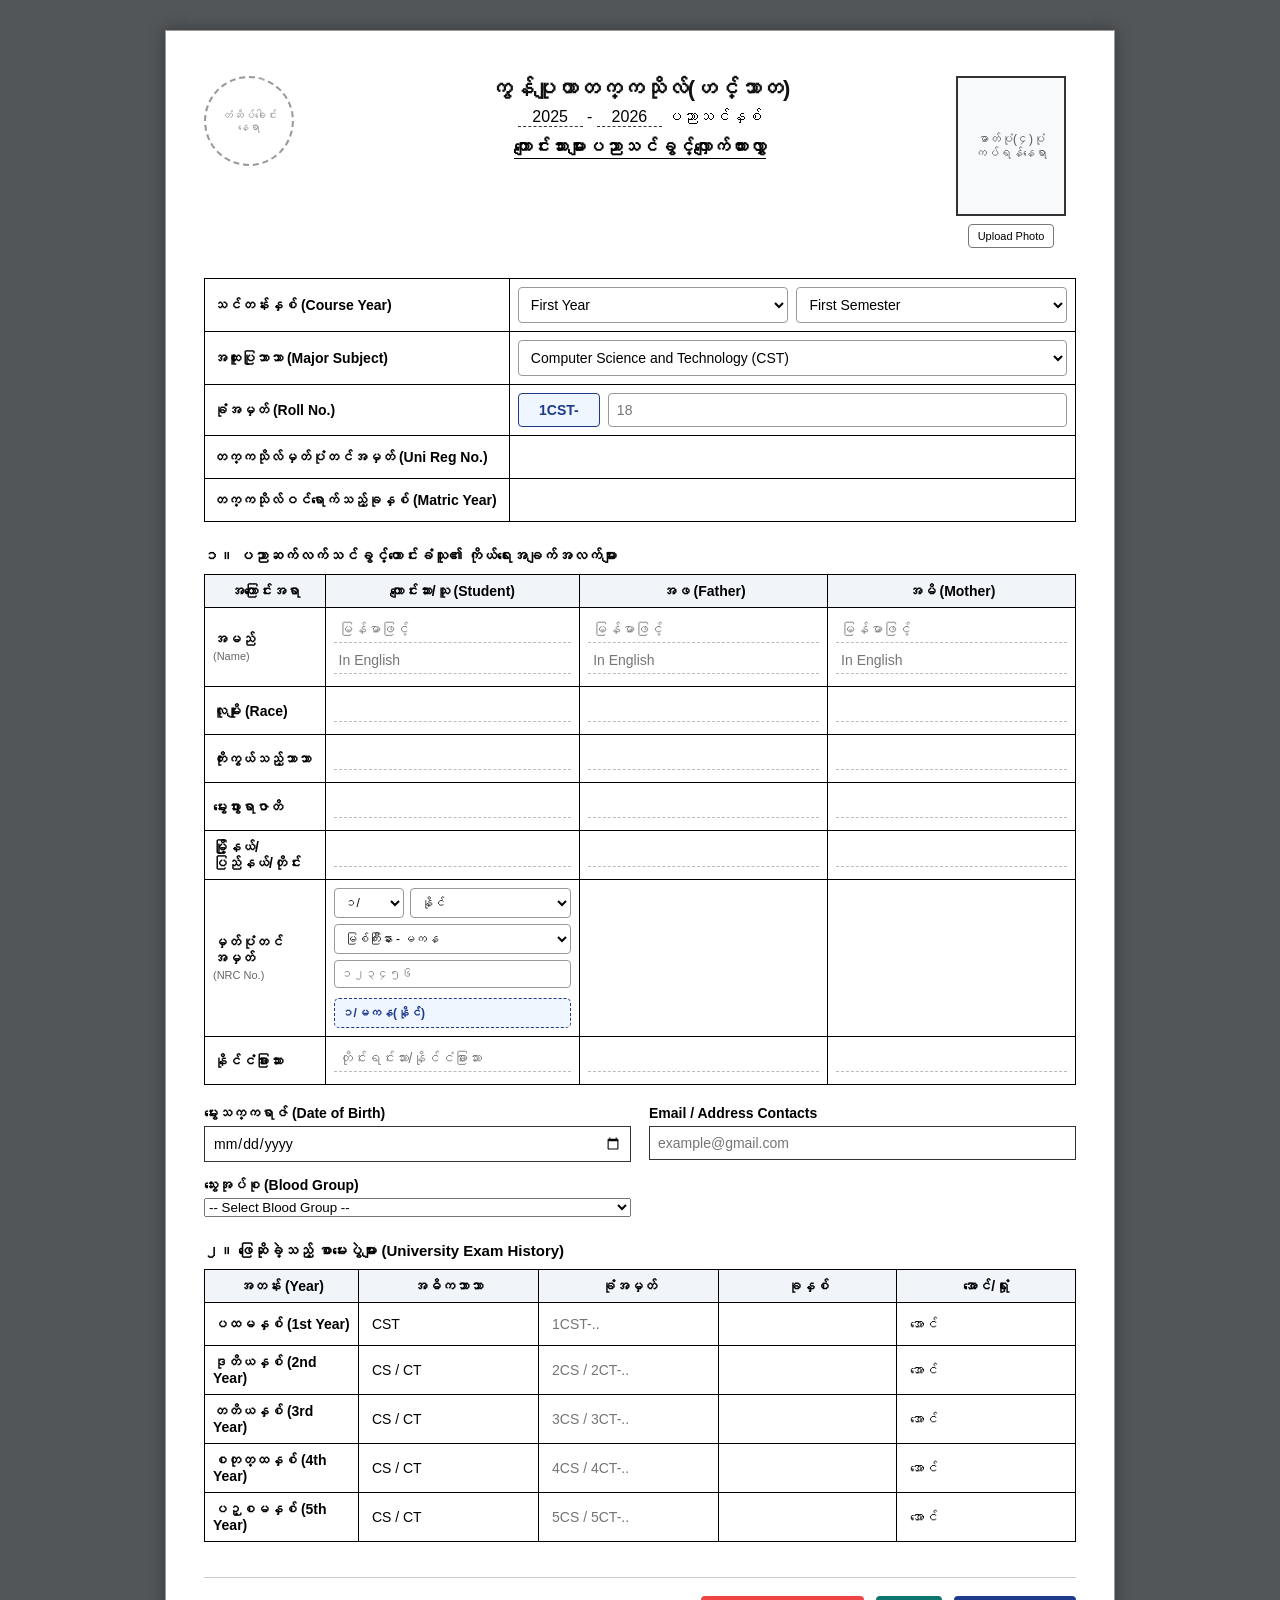
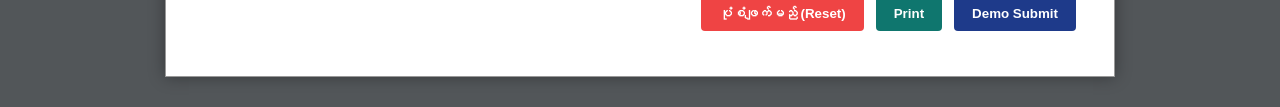
==== commit 3b1f52e8: "Update May 21" ====
--- a/index.html
+++ b/index.html
@@ -1,3 +1,4 @@
+<!-- file: index.html -->
 <!doctype html>
 <html lang="my">
 <head>
@@ -61,8 +62,6 @@
             <td>
               <select id="majorSubject">
                 <option value="CST">Computer Science and Technology (CST)</option>
-                <option value="CS">Computer Science (CS)</option>
-                <option value="CT">Computer Technology (CT)</option>
               </select>
             </td>
           </tr>
@@ -74,7 +73,6 @@
                 <span id="rollPrefix" class="roll-prefix">1CST-</span>
                 <input id="rollNumber" type="text" maxlength="3" placeholder="18" />
               </div>
-              <small class="helper-text">Roll No. သည် Course Year + Major အလိုက် auto ပြောင်းပါမည်။</small>
             </td>
           </tr>
 
@@ -82,16 +80,12 @@
             <td><strong>တက္ကသိုလ်မှတ်ပုံတင်အမှတ် (Uni Reg No.)</strong></td>
             <td><input type="text" /></td>
           </tr>
+
           <tr>
             <td><strong>တက္ကသိုလ်ဝင်ရောက်သည့်ခုနှစ် (Matric Year)</strong></td>
             <td><input type="text" /></td>
           </tr>
         </table>
-      </div>
-
-      <div class="academic-preview">
-        <strong>Academic Preview:</strong>
-        <span id="academicPreview">First Year / First Semester / CST / 1CST-</span>
       </div>
 
       <h4 class="section-title">၁။ ပညာဆက်လက်သင်ခွင့်တောင်းခံသူ၏ ကိုယ်ရေးအချက်အလက်များ</h4>
@@ -106,6 +100,7 @@
               <th>အမိ (Mother)</th>
             </tr>
           </thead>
+
           <tbody>
             <tr>
               <td><strong>အမည်<br /><span class="en-sub">(Name)</span></strong></td>
@@ -113,36 +108,42 @@
               <td><input type="text" placeholder="မြန်မာဖြင့်" /><input type="text" placeholder="In English" /></td>
               <td><input type="text" placeholder="မြန်မာဖြင့်" /><input type="text" placeholder="In English" /></td>
             </tr>
+
             <tr>
               <td><strong>လူမျိုး (Race)</strong></td>
               <td><input type="text" /></td>
               <td><input type="text" /></td>
               <td><input type="text" /></td>
             </tr>
+
             <tr>
               <td><strong>ကိုးကွယ်သည့်ဘာသာ</strong></td>
               <td><input type="text" /></td>
               <td><input type="text" /></td>
               <td><input type="text" /></td>
             </tr>
+
             <tr>
               <td><strong>မွေးဖွားရာဇာတိ</strong></td>
               <td><input type="text" /></td>
               <td><input type="text" /></td>
               <td><input type="text" /></td>
             </tr>
+
             <tr>
               <td><strong>မြို့နယ်/ပြည်နယ်/တိုင်း</strong></td>
               <td><input type="text" /></td>
               <td><input type="text" /></td>
               <td><input type="text" /></td>
             </tr>
+
             <tr>
               <td><strong>မှတ်ပုံတင်အမှတ်<br /><span class="en-sub">(NRC No.)</span></strong></td>
               <td><div class="nrc-box" data-nrc="student"></div></td>
               <td><div class="nrc-box" data-nrc="father"></div></td>
               <td><div class="nrc-box" data-nrc="mother"></div></td>
             </tr>
+
             <tr>
               <td><strong>နိုင်ငံခြားသား</strong></td>
               <td><input type="text" placeholder="တိုင်းရင်းသား/နိုင်ငံခြားသား" /></td>
@@ -158,6 +159,7 @@
           <label>မွေးသက္ကရာဇ် (Date of Birth)</label>
           <input type="date" />
         </div>
+
         <div class="form-group">
           <label>Email / Address Contacts</label>
           <input type="email" placeholder="example@gmail.com" />
@@ -167,7 +169,17 @@
       <div class="grid-row">
         <div class="form-group">
           <label>သွေးအုပ်စု (Blood Group)</label>
-          <input type="text" class="small-input" placeholder="A / B / O / AB" />
+          <select id="bloodGroup">
+            <option value="">-- Select Blood Group --</option>
+            <option>A+</option>
+            <option>A-</option>
+            <option>B+</option>
+            <option>B-</option>
+            <option>AB+</option>
+            <option>AB-</option>
+            <option>O+</option>
+            <option>O-</option>
+          </select>
         </div>
       </div>
 
@@ -184,6 +196,7 @@
               <th>အောင်/ရှုံး</th>
             </tr>
           </thead>
+
           <tbody>
             <tr>
               <td><strong>ပထမနှစ် (1st Year)</strong></td>
@@ -192,6 +205,7 @@
               <td><input type="text" /></td>
               <td><input type="text" value="အောင်" /></td>
             </tr>
+
             <tr>
               <td><strong>ဒုတိယနှစ် (2nd Year)</strong></td>
               <td><input type="text" value="CS / CT" /></td>
@@ -199,20 +213,32 @@
               <td><input type="text" /></td>
               <td><input type="text" value="အောင်" /></td>
             </tr>
+
             <tr>
               <td><strong>တတိယနှစ် (3rd Year)</strong></td>
               <td><input type="text" value="CS / CT" /></td>
               <td><input type="text" placeholder="3CS / 3CT-.." /></td>
+              <td><input type="text" /></td>
+              <td><input type="text" value="အောင်" /></td>
+            </tr>
+
+            <tr>
+              <td><strong>စတုတ္ထနှစ် (4th Year)</strong></td>
+              <td><input type="text" value="CS / CT" /></td>
+              <td><input type="text" placeholder="4CS / 4CT-.." /></td>
+              <td><input type="text" /></td>
+              <td><input type="text" value="အောင်" /></td>
+            </tr>
+
+            <tr>
+              <td><strong>ပဉ္စမနှစ် (5th Year)</strong></td>
+              <td><input type="text" value="CS / CT" /></td>
+              <td><input type="text" placeholder="5CS / 5CT-.." /></td>
               <td><input type="text" /></td>
               <td><input type="text" value="အောင်" /></td>
             </tr>
           </tbody>
         </table>
-      </div>
-
-      <div class="demo-preview-card">
-        <strong>Demo NRC Result</strong>
-        <p id="allNrcResult">NRC data will show here.</p>
       </div>
 
       <div class="action-row">
@@ -228,4 +254,4 @@
   <script src="photo.js"></script>
   <script src="script.js"></script>
 </body>
-</html>
+</html>
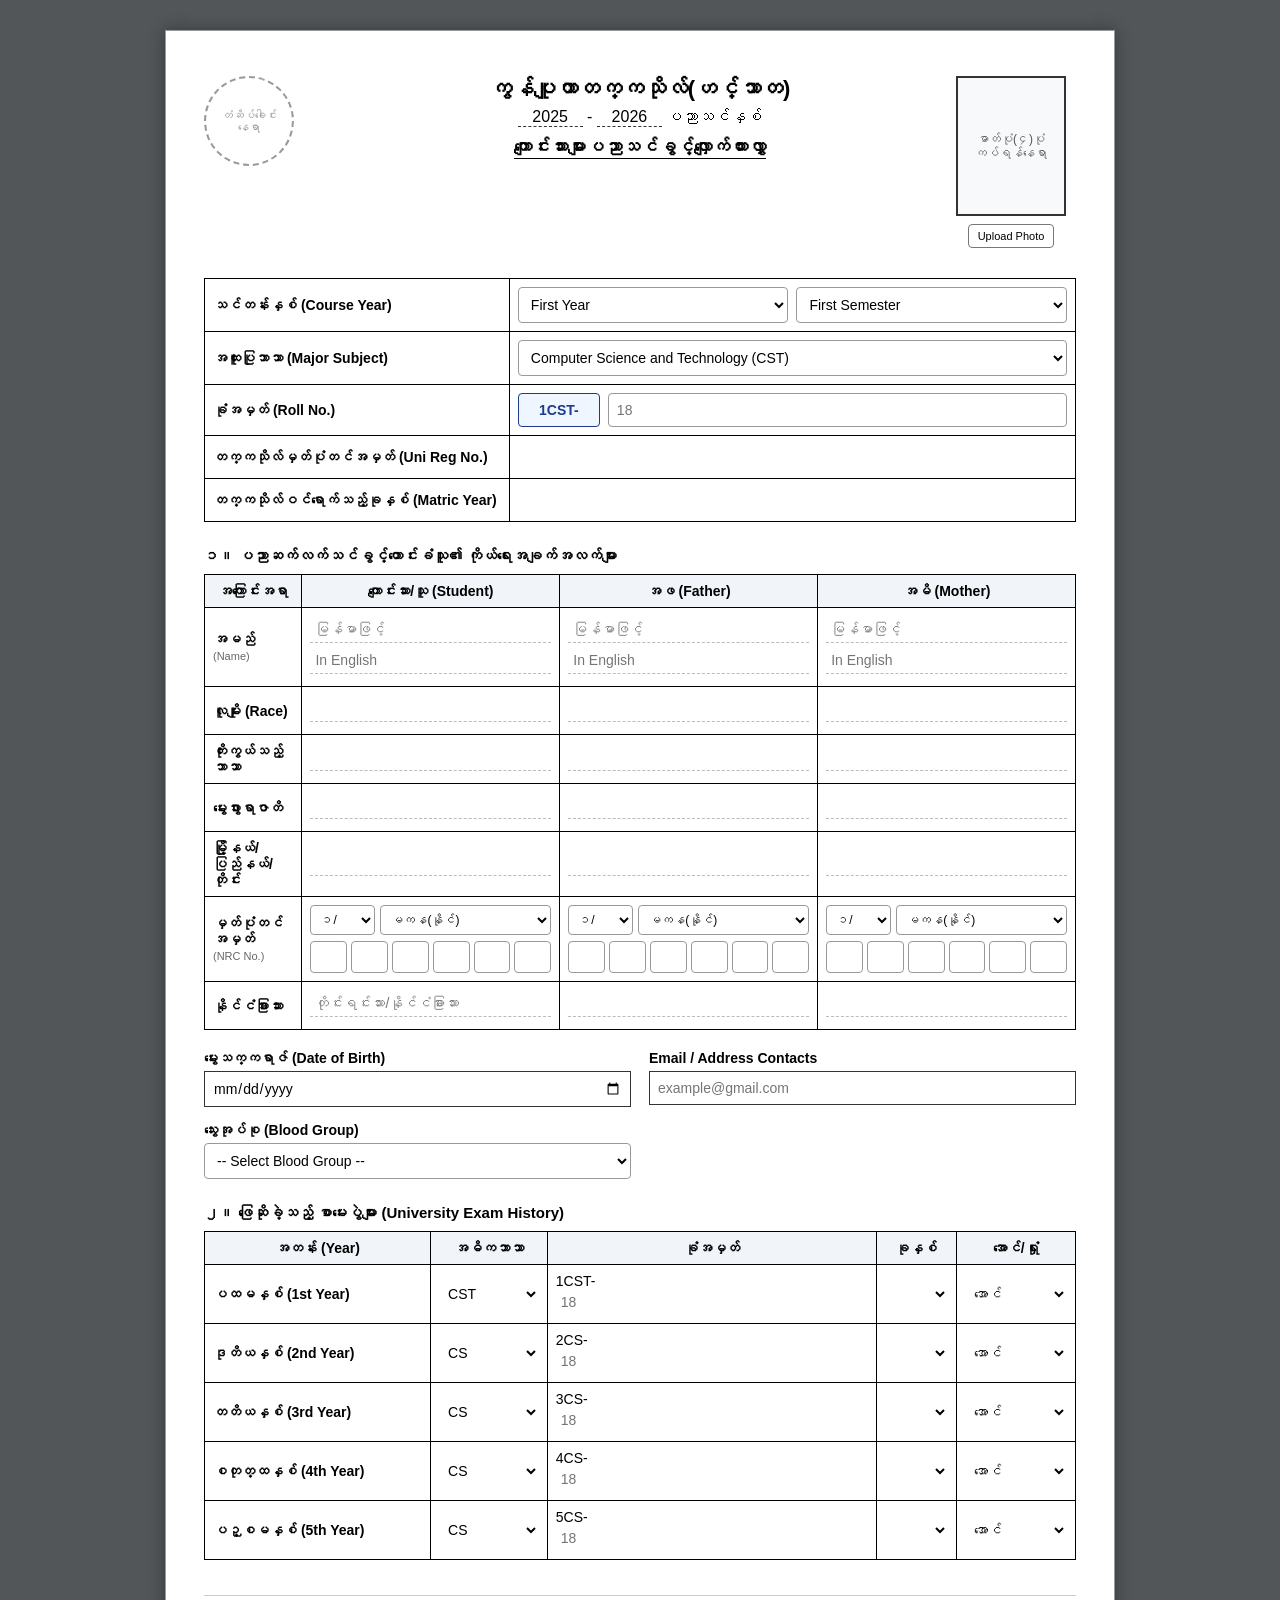
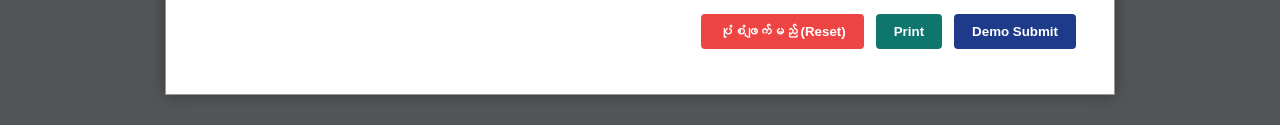
==== commit 57ce9359: "Update May 21" ====
--- a/index.html
+++ b/index.html
@@ -1,12 +1,14 @@
 <!-- file: index.html -->
 <!doctype html>
 <html lang="my">
+
 <head>
   <meta charset="UTF-8" />
   <meta name="viewport" content="width=device-width, initial-scale=1.0" />
   <title>ကျောင်းသားများပညာသင်ခွင့်လျှောက်ထားလွှာ</title>
   <link rel="stylesheet" href="style.css" />
 </head>
+
 <body>
   <div class="form-paper">
     <div class="header-section">
@@ -139,9 +141,15 @@
 
             <tr>
               <td><strong>မှတ်ပုံတင်အမှတ်<br /><span class="en-sub">(NRC No.)</span></strong></td>
-              <td><div class="nrc-box" data-nrc="student"></div></td>
-              <td><div class="nrc-box" data-nrc="father"></div></td>
-              <td><div class="nrc-box" data-nrc="mother"></div></td>
+              <td>
+                <div class="nrc-box" data-nrc="student"></div>
+              </td>
+              <td>
+                <div class="nrc-box" data-nrc="father"></div>
+              </td>
+              <td>
+                <div class="nrc-box" data-nrc="mother"></div>
+              </td>
             </tr>
 
             <tr>
@@ -183,6 +191,8 @@
         </div>
       </div>
 
+
+      <!-- University Exam History Table -->
       <h4 class="section-title">၂။ ဖြေဆိုခဲ့သည့် စာမေးပွဲများ (University Exam History)</h4>
 
       <div class="table-container">
@@ -200,42 +210,131 @@
           <tbody>
             <tr>
               <td><strong>ပထမနှစ် (1st Year)</strong></td>
-              <td><input type="text" value="CST" /></td>
-              <td><input type="text" placeholder="1CST-.." /></td>
-              <td><input type="text" /></td>
-              <td><input type="text" value="အောင်" /></td>
+              <td>
+                <select>
+                  <option value="CST">CST</option>
+                </select>
+              </td>
+              <td>
+                <div class="exam-roll-row">
+                  <span>1CST-</span>
+                  <input type="text" maxlength="3" placeholder="18" />
+                </div>
+              </td>
+              <td>
+                <select class="exam-year-select"></select>
+              </td>
+              <td>
+                <select>
+                  <option value="အောင်">အောင်</option>
+                  <option value="ရှုံး">ရှုံး</option>
+                  <option value="ဖြေဆိုဆဲ">ဖြေဆိုဆဲ</option>
+                </select>
+              </td>
             </tr>
 
             <tr>
               <td><strong>ဒုတိယနှစ် (2nd Year)</strong></td>
-              <td><input type="text" value="CS / CT" /></td>
-              <td><input type="text" placeholder="2CS / 2CT-.." /></td>
-              <td><input type="text" /></td>
-              <td><input type="text" value="အောင်" /></td>
+              <td>
+                <select class="exam-major" data-year="2">
+                  <option value="CS">CS</option>
+                  <option value="CT">CT</option>
+                </select>
+              </td>
+              <td>
+                <div class="exam-roll-row">
+                  <span class="exam-roll-prefix">2CS-</span>
+                  <input type="text" maxlength="3" placeholder="18" />
+                </div>
+              </td>
+              <td>
+                <select class="exam-year-select"></select>
+              </td>
+              <td>
+                <select>
+                  <option value="အောင်">အောင်</option>
+                  <option value="ရှုံး">ရှုံး</option>
+                  <option value="ဖြေဆိုဆဲ">ဖြေဆိုဆဲ</option>
+                </select>
+              </td>
             </tr>
 
             <tr>
               <td><strong>တတိယနှစ် (3rd Year)</strong></td>
-              <td><input type="text" value="CS / CT" /></td>
-              <td><input type="text" placeholder="3CS / 3CT-.." /></td>
-              <td><input type="text" /></td>
-              <td><input type="text" value="အောင်" /></td>
+              <td>
+                <select class="exam-major" data-year="3">
+                  <option value="CS">CS</option>
+                  <option value="CT">CT</option>
+                </select>
+              </td>
+              <td>
+                <div class="exam-roll-row">
+                  <span class="exam-roll-prefix">3CS-</span>
+                  <input type="text" maxlength="3" placeholder="18" />
+                </div>
+              </td>
+              <td>
+                <select class="exam-year-select"></select>
+              </td>
+              <td>
+                <select>
+                  <option value="အောင်">အောင်</option>
+                  <option value="ရှုံး">ရှုံး</option>
+                  <option value="ဖြေဆိုဆဲ">ဖြေဆိုဆဲ</option>
+                </select>
+              </td>
             </tr>
 
             <tr>
               <td><strong>စတုတ္ထနှစ် (4th Year)</strong></td>
-              <td><input type="text" value="CS / CT" /></td>
-              <td><input type="text" placeholder="4CS / 4CT-.." /></td>
-              <td><input type="text" /></td>
-              <td><input type="text" value="အောင်" /></td>
+              <td>
+                <select class="exam-major" data-year="4">
+                  <option value="CS">CS</option>
+                  <option value="CT">CT</option>
+                </select>
+              </td>
+              <td>
+                <div class="exam-roll-row">
+                  <span class="exam-roll-prefix">4CS-</span>
+                  <input type="text" maxlength="3" placeholder="18" />
+                </div>
+              </td>
+              <td>
+                <select class="exam-year-select"></select>
+              </td>
+              <td>
+                <select>
+                  <option value="အောင်">အောင်</option>
+                  <option value="ရှုံး">ရှုံး</option>
+                  <option value="ဖြေဆိုဆဲ">ဖြေဆိုဆဲ</option>
+                </select>
+              </td>
             </tr>
 
             <tr>
               <td><strong>ပဉ္စမနှစ် (5th Year)</strong></td>
-              <td><input type="text" value="CS / CT" /></td>
-              <td><input type="text" placeholder="5CS / 5CT-.." /></td>
-              <td><input type="text" /></td>
-              <td><input type="text" value="အောင်" /></td>
+              <td>
+                <select class="exam-major" data-year="5">
+                  <option value="CS">CS</option>
+                  <option value="CT">CT</option>
+                </select>
+              </td>
+              <td>
+                <div class="exam-roll-row">
+                  <span class="exam-roll-prefix">5CS-</span>
+                  <input type="text" maxlength="3" placeholder="18" />
+                </div>
+              </td>
+              <td>
+                <select class="exam-year-select"></select>
+              </td>
+              <td>
+                <select>
+                  <option value="အောင်">အောင်</option>
+                  <option value="ရှုံး">ရှုံး</option>
+                  <option value="ဖြေဆိုဆဲ">ဖြေဆိုဆဲ</option>
+                </select>
+              </td>
             </tr>
           </tbody>
         </table>
@@ -254,4 +353,5 @@
   <script src="photo.js"></script>
   <script src="script.js"></script>
 </body>
+
 </html>
--- a/style.css
+++ b/style.css
@@ -1,3 +1,4 @@
+/* file: style.css */
 * {
   box-sizing: border-box;
   margin: 0;
@@ -54,7 +55,6 @@
 
 .title-area h2 {
   font-size: 22px;
-  color: #111;
   margin-bottom: 6px;
 }
 
@@ -133,9 +133,7 @@
   width: 35%;
 }
 
-.form-table input[type="text"],
-.form-table input[type="email"],
-.form-table input[type="date"],
+.form-table input,
 .form-table select {
   width: 100%;
   border: none;
@@ -145,11 +143,6 @@
   background: transparent;
 }
 
-.form-table input:focus,
-.form-table select:focus {
-  background-color: #f0f7ff;
-}
-
 .matrix-table input[type="text"] {
   margin-bottom: 4px;
   border-bottom: 1px dashed #bbb;
@@ -186,6 +179,7 @@
 
 .course-grid select,
 #majorSubject,
+#bloodGroup,
 .roll-row input {
   border: 1px solid #999 !important;
   background: white !important;
@@ -210,22 +204,6 @@
   text-align: center;
 }
 
-.helper-text {
-  display: block;
-  margin-top: 5px;
-  color: #666;
-  font-size: 12px;
-}
-
-.academic-preview,
-.demo-preview-card {
-  margin-top: 12px;
-  padding: 12px;
-  border: 1px dashed #888;
-  background: #fafafa;
-  font-size: 14px;
-}
-
 .grid-row {
   display: grid;
   grid-template-columns: 1fr 1fr;
@@ -244,25 +222,28 @@
   font-weight: bold;
 }
 
-.form-group input {
+.form-group input,
+.form-group select {
   padding: 8px;
   border: 1px solid #333;
   font-size: 14px;
   outline: none;
 }
 
-.small-input {
-  max-width: 130px;
-}
-
+/* NRC upgraded layout */
 .nrc-box {
   display: grid;
-  grid-template-columns: 70px 1fr;
   gap: 6px;
 }
 
-.nrc-box select,
-.nrc-box input {
+.nrc-line {
+  display: grid;
+  grid-template-columns: 65px 1fr;
+  gap: 5px;
+  align-items: center;
+}
+
+.nrc-box select {
   border: 1px solid #999 !important;
   background: #fff !important;
   border-radius: 4px;
@@ -270,22 +251,21 @@
   font-size: 12px !important;
 }
 
-.nrc-box .nrc-township,
-.nrc-box .nrc-number,
-.nrc-box .nrc-preview,
-.nrc-box .nrc-error {
-  grid-column: 1 / -1;
-}
-
-.nrc-preview {
-  padding: 7px;
-  border: 1px dashed #1e3a8a;
-  border-radius: 5px;
-  background: #eff6ff;
-  color: #1e3a8a;
-  font-size: 12px;
-  font-weight: bold;
-  word-break: break-all;
+.nrc-number-boxes {
+  display: grid;
+  grid-template-columns: repeat(6, 1fr);
+  gap: 4px;
+}
+
+.nrc-number-boxes input {
+  width: 100%;
+  height: 32px;
+  border: 1px solid #999 !important;
+  border-radius: 4px;
+  text-align: center;
+  background: #fff !important;
+  font-size: 13px !important;
+  padding: 0 !important;
 }
 
 .nrc-error {
@@ -318,9 +298,17 @@
   border-radius: 4px;
 }
 
-.btn-submit { background: #1e3a8a; }
-.btn-clear { background: #ef4444; }
-.btn-print { background: #0f766e; }
+.btn-submit {
+  background: #1e3a8a;
+}
+
+.btn-clear {
+  background: #ef4444;
+}
+
+.btn-print {
+  background: #0f766e;
+}
 
 @media (max-width: 700px) {
   body {
@@ -370,17 +358,16 @@
   }
 
   .action-row,
-  .photo-btn,
-  .demo-preview-card,
-  .academic-preview {
+  .photo-btn {
     display: none !important;
   }
 
   .nrc-box select,
-  .nrc-box input,
+  .nrc-number-boxes input,
   .course-grid select,
   #majorSubject,
+  #bloodGroup,
   .roll-row input {
     border: none !important;
   }
-}
+}
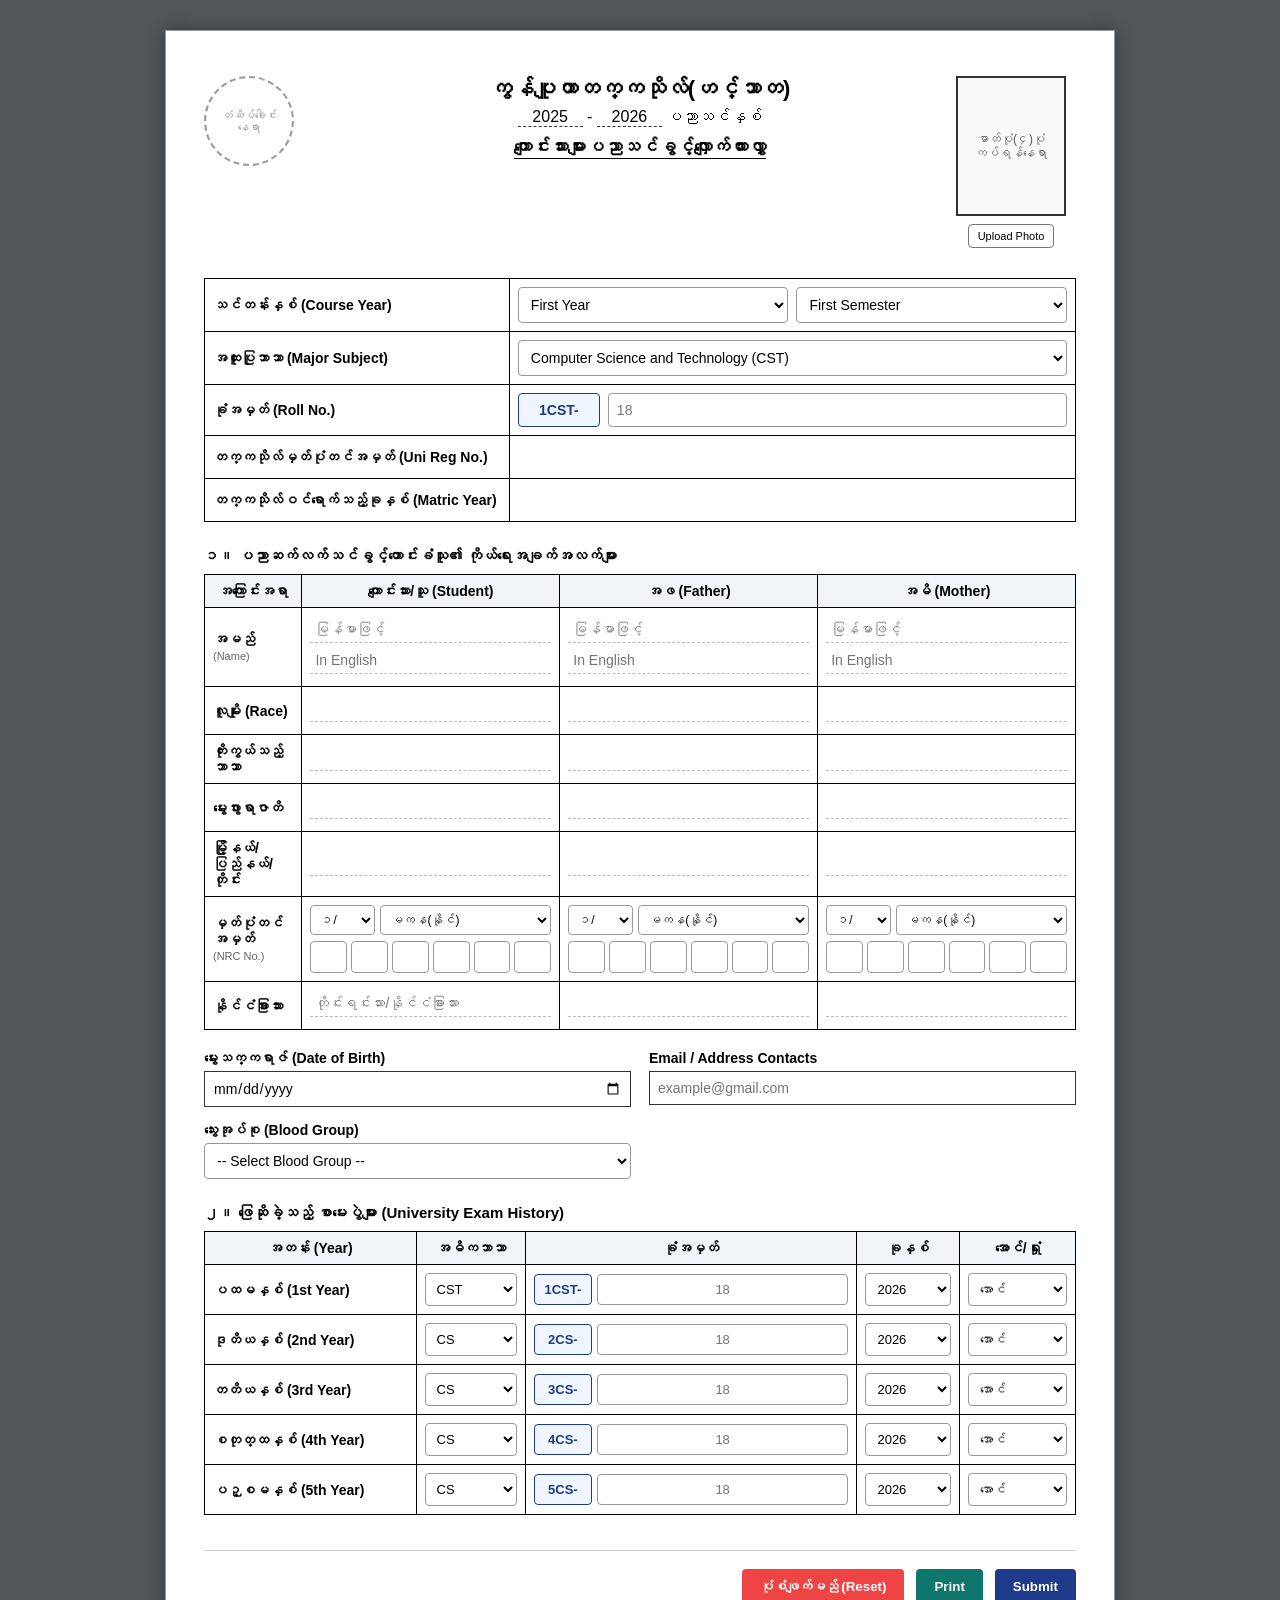
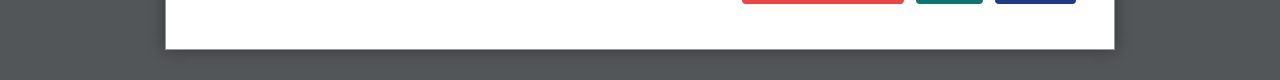
==== commit 3f0a9e4b: "Update May 21" ====
--- a/index.html
+++ b/index.html
@@ -343,7 +343,7 @@
       <div class="action-row">
         <button type="reset" class="btn-clear">ပုံစံဖျက်မည် (Reset)</button>
         <button type="button" class="btn-print" onclick="window.print()">Print</button>
-        <button type="submit" class="btn-submit">Demo Submit</button>
+        <button type="submit" class="btn-submit">Submit</button>
       </div>
     </form>
   </div>
--- a/style.css
+++ b/style.css
@@ -370,4 +370,40 @@
   .roll-row input {
     border: none !important;
   }
+}
+
+
+/* University Exam History upgraded design */
+.history-table select,
+.history-table input {
+  width: 100%;
+  border: 1px solid #999 !important;
+  background: #fff !important;
+  border-radius: 4px;
+  padding: 7px !important;
+  font-size: 13px;
+  outline: none;
+}
+
+.exam-roll-row {
+  display: flex;
+  align-items: center;
+  gap: 5px;
+}
+
+.exam-roll-row span {
+  min-width: 58px;
+  padding: 7px 6px;
+  border: 1px solid #1e3a8a;
+  border-radius: 4px;
+  background: #eff6ff;
+  color: #1e3a8a;
+  font-weight: bold;
+  text-align: center;
+  font-size: 13px;
+}
+
+.exam-roll-row input {
+  flex: 1;
+  text-align: center;
 }
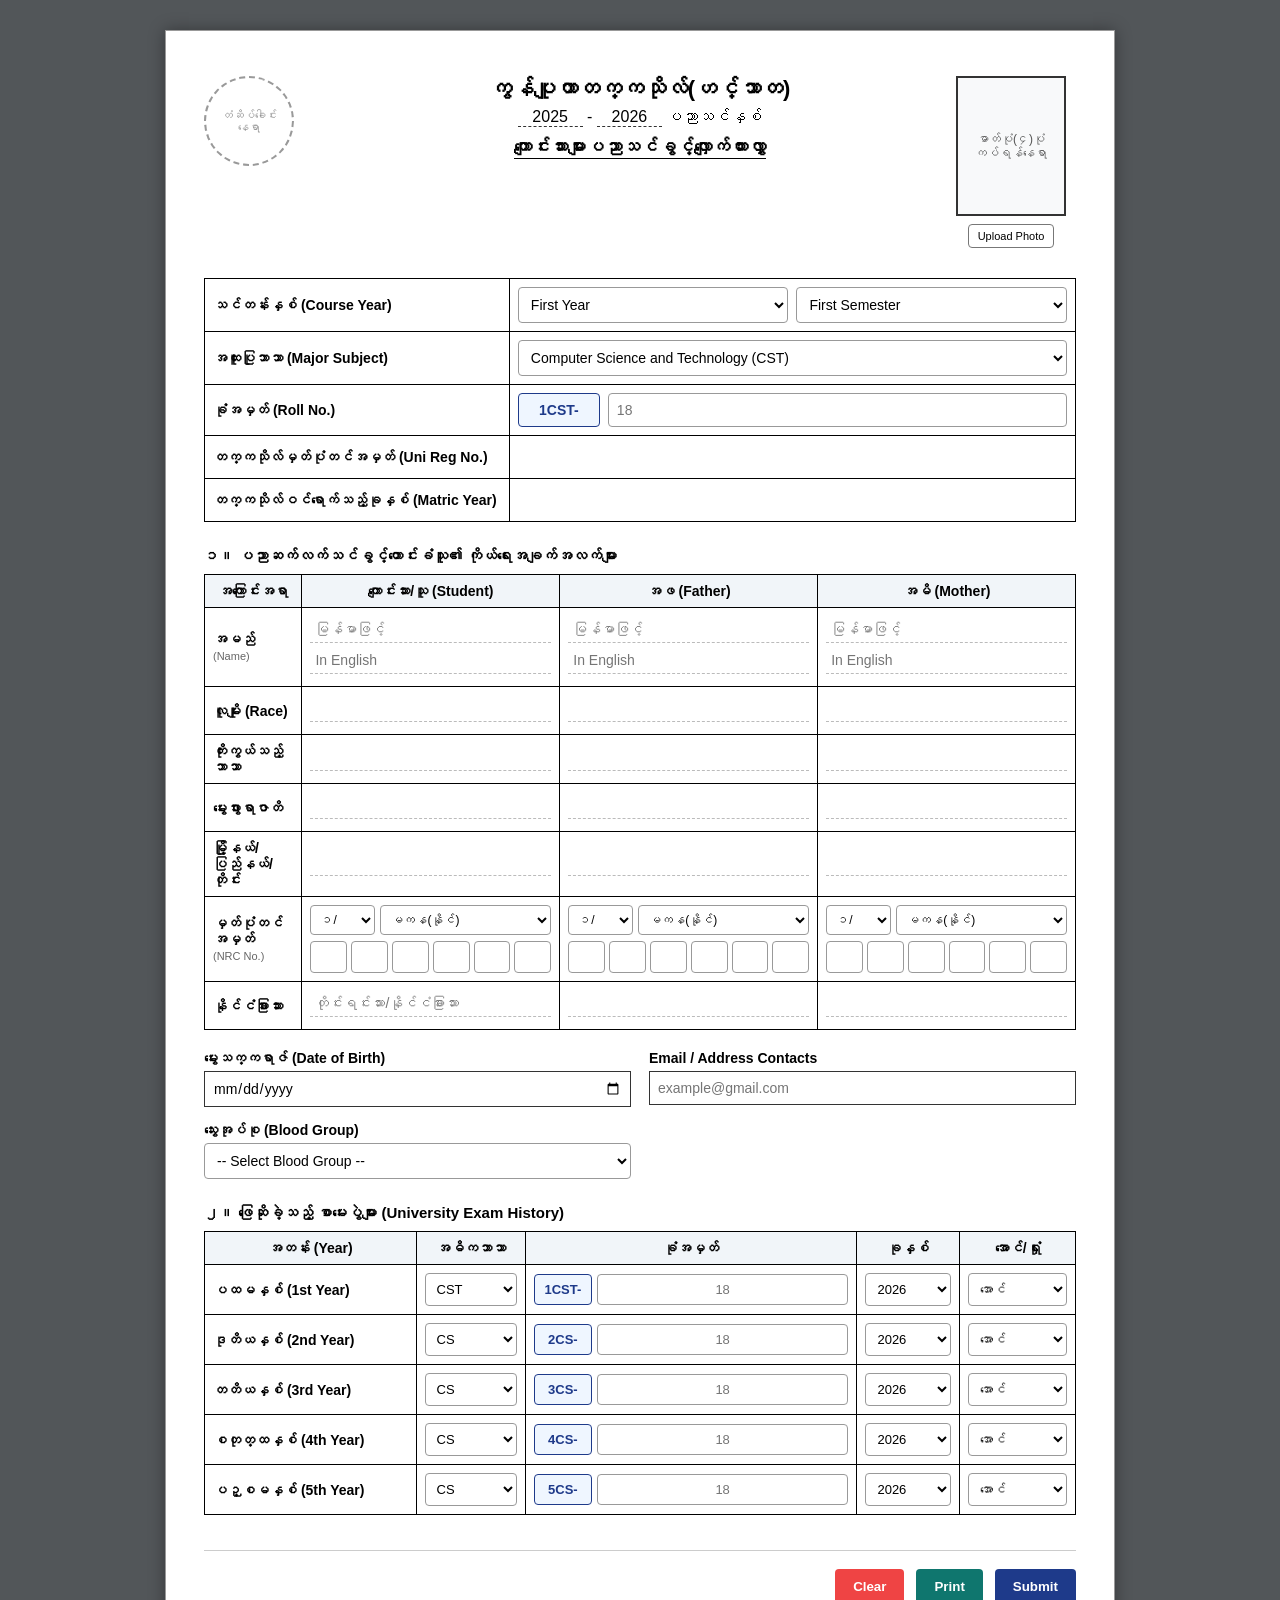
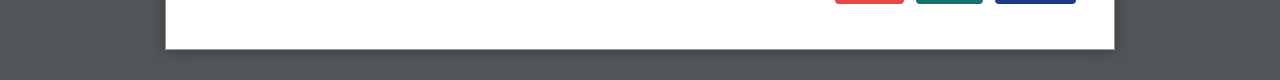
==== commit f0cb6105: "Update May 21" ====
--- a/index.html
+++ b/index.html
@@ -341,7 +341,7 @@
       </div>
 
       <div class="action-row">
-        <button type="reset" class="btn-clear">ပုံစံဖျက်မည် (Reset)</button>
+        <button type="reset" class="btn-clear"> Clear </button>
         <button type="button" class="btn-print" onclick="window.print()">Print</button>
         <button type="submit" class="btn-submit">Submit</button>
       </div>
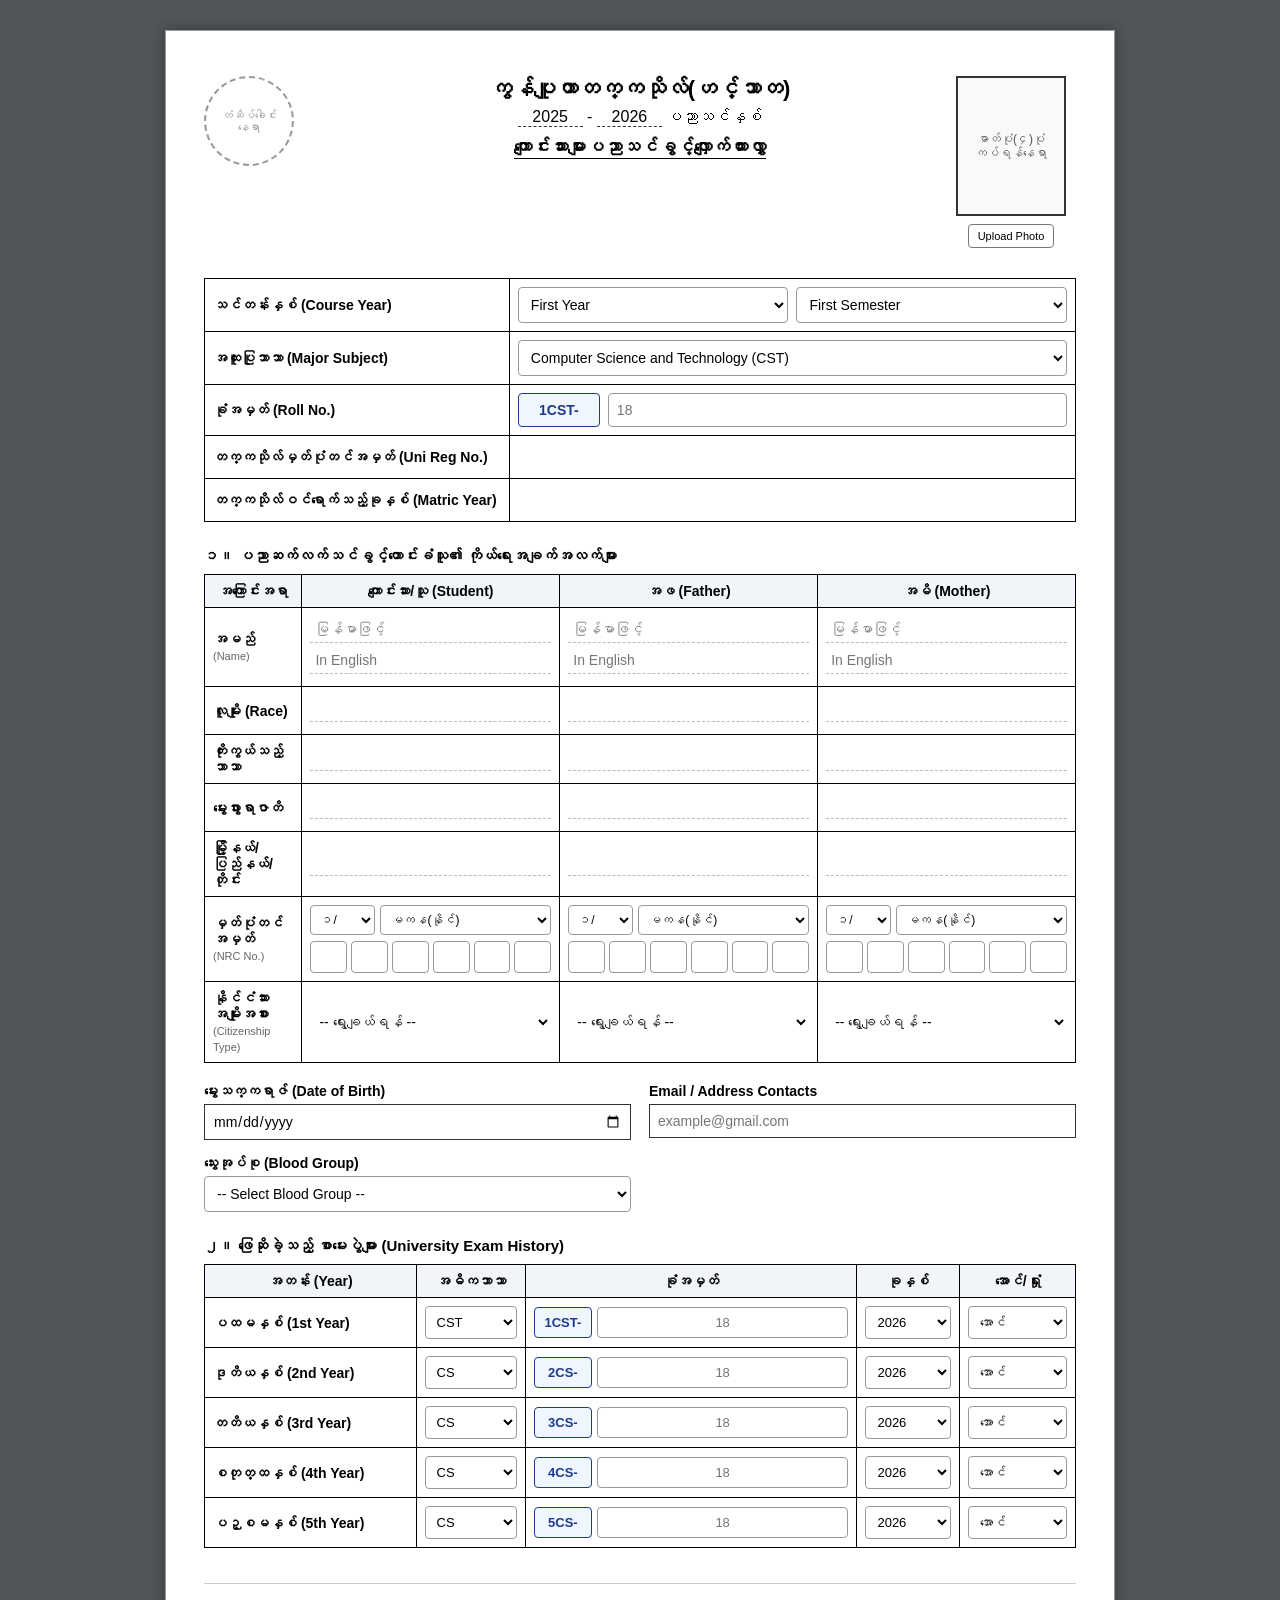
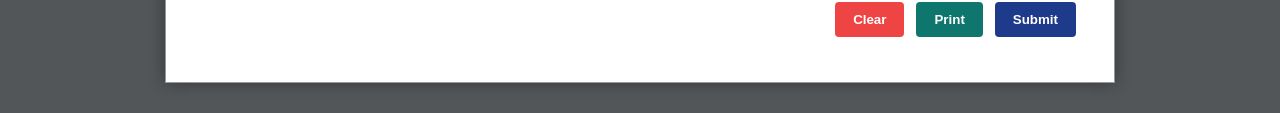
==== commit fc683973: "Update May 22" ====
--- a/index.html
+++ b/index.html
@@ -153,11 +153,29 @@
             </tr>
 
             <tr>
-              <td><strong>နိုင်ငံခြားသား</strong></td>
-              <td><input type="text" placeholder="တိုင်းရင်းသား/နိုင်ငံခြားသား" /></td>
-              <td><input type="text" /></td>
-              <td><input type="text" /></td>
-            </tr>
+  <td><strong>နိုင်ငံသားအမျိုးအစား<br /><span class="en-sub">(Citizenship Type)</span></strong></td>
+  <td>
+    <select name="student_citizenship">
+      <option value="">-- ရွေးချယ်ရန် --</option>
+      <option value="တိုင်းရင်းသား">တိုင်းရင်းသား</option>
+      <option value="နိုင်ငံခြားသား">နိုင်ငံခြားသား</option>
+    </select>
+  </td>
+  <td>
+    <select name="father_citizenship">
+      <option value="">-- ရွေးချယ်ရန် --</option>
+      <option value="တိုင်းရင်းသား">တိုင်းရင်းသား</option>
+      <option value="နိုင်ငံခြားသား">နိုင်ငံခြားသား</option>
+    </select>
+  </td>
+  <td>
+    <select name="mother_citizenship">
+      <option value="">-- ရွေးချယ်ရန် --</option>
+      <option value="တိုင်းရင်းသား">တိုင်းရင်းသား</option>
+      <option value="နိုင်ငံခြားသား">နိုင်ငံခြားသား</option>
+    </select>
+  </td>
+</tr>
           </tbody>
         </table>
       </div>
--- a/style.css
+++ b/style.css
@@ -5,6 +5,8 @@
   padding: 0;
   font-family: "Segoe UI", Pyidaungsu, "Noto Sans Myanmar", sans-serif;
 }
+
+
 
 body {
   background-color: #525659;
